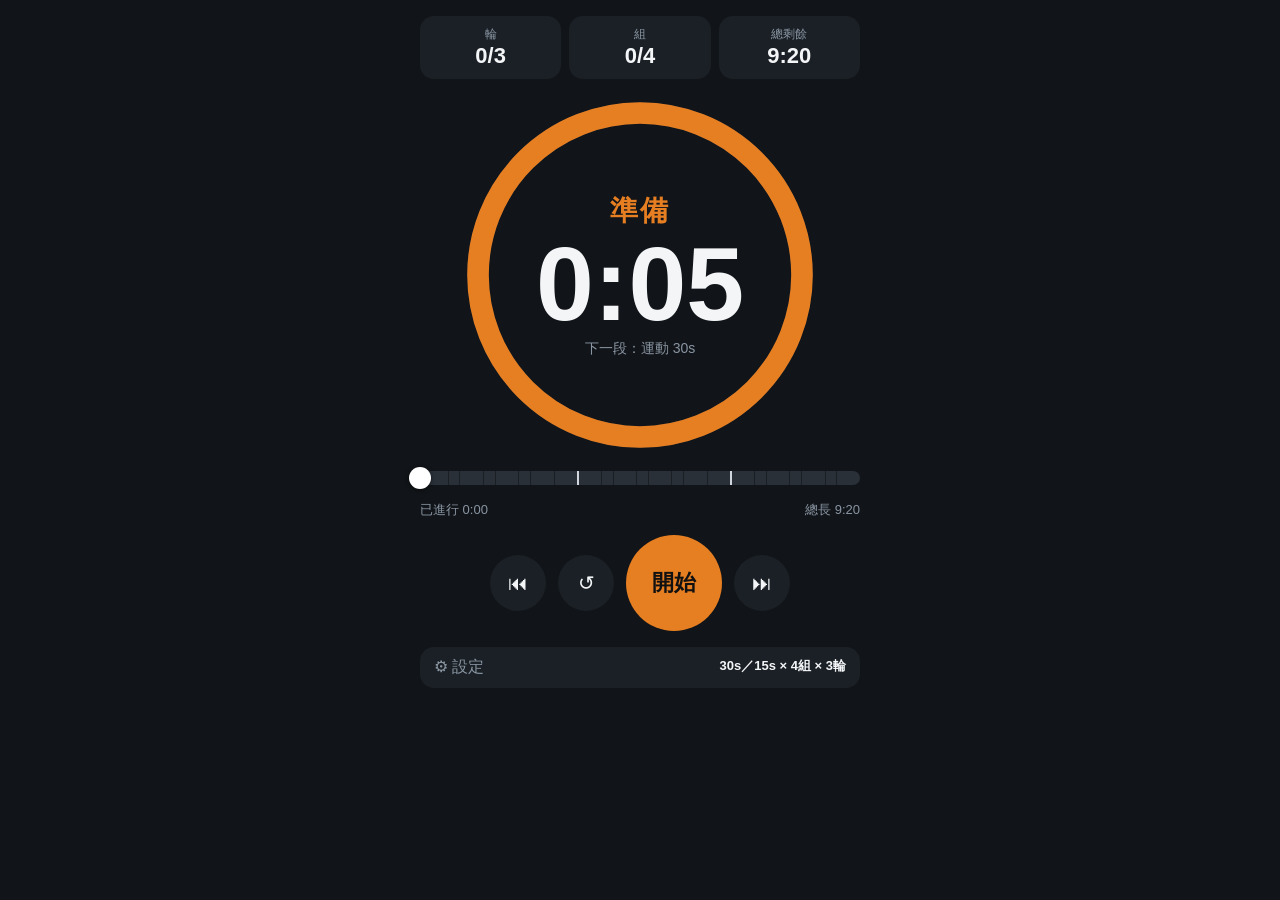
==== index.html @ 8b698351 "按「開始」時先無聲喚醒語音，讓 iPhone 之後的自動語音播報能出聲 Co-Authored-By: Claude Opus 5.5 <noreply@anthropic.com> Claude-S" ====
<!doctype html>
<html lang="zh-Hant">
<head>
<meta charset="utf-8">
<meta name="viewport" content="width=device-width, initial-scale=1, viewport-fit=cover">
<title>間歇計時器</title>
<meta name="apple-mobile-web-app-title" content="間歇計時器">
<meta name="application-name" content="間歇計時器">
<link rel="icon" type="image/svg+xml" href="data:image/svg+xml,%3Csvg xmlns='http://www.w3.org/2000/svg' viewBox='0 0 256 256'%3E%3Crect width='256' height='256' rx='56' fill='%232ecc71'/%3E%3Ccircle cx='160' cy='54' r='24' fill='%23fff'/%3E%3Cg fill='none' stroke='%23fff' stroke-width='24' stroke-linecap='round' stroke-linejoin='round'%3E%3Cpath d='M140 98 116 152'/%3E%3Cpath d='M138 104 176 126 204 104'/%3E%3Cpath d='M138 104 100 112 78 140'/%3E%3Cpath d='M116 152 162 178 150 226'/%3E%3Cpath d='M116 152 88 190 46 196'/%3E%3C/g%3E%3C/svg%3E">
<link rel="apple-touch-icon" sizes="180x180" href="apple-touch-icon.png">
<link rel="manifest" href="manifest.webmanifest">
<style>
  :root{
    --bg:#111418; --panel:#1b2026; --text:#f3f5f7; --muted:#8a96a3;
    --work:#2ecc71; --rest:#3498db; --long:#9b59b6; --done:#f1c40f; --ready:#e67e22;
    --phase:var(--ready);
  }
  *{box-sizing:border-box}
  html,body{margin:0;height:100%}
  body{
    background:var(--bg); color:var(--text);
    font-family:-apple-system,BlinkMacSystemFont,"Segoe UI","Noto Sans TC","Microsoft JhengHei",sans-serif;
    display:flex; flex-direction:column; align-items:center;
    padding:16px; min-height:100%;
    transition:background .4s;
  }
  body.phase-work{--phase:var(--work)}
  body.phase-rest{--phase:var(--rest)}
  body.phase-long{--phase:var(--long)}
  body.phase-done{--phase:var(--done)}
  .wrap{width:100%; max-width:440px; display:flex; flex-direction:column; gap:16px}
  .top{display:flex; justify-content:space-between; gap:8px}
  .chip{flex:1; background:var(--panel); border-radius:14px; padding:10px 12px; text-align:center}
  .chip .k{font-size:12px; color:var(--muted)}
  .chip .v{font-size:22px; font-weight:700; font-variant-numeric:tabular-nums}
  .ringbox{position:relative; width:100%; aspect-ratio:1/1; max-width:360px; margin:0 auto}
  svg{width:100%; height:100%; transform:rotate(-90deg)}
  .track{stroke:#2a3038}
  .prog{stroke:var(--phase); stroke-linecap:round; transition:stroke .4s}
  .center{position:absolute; inset:0; display:flex; flex-direction:column; align-items:center; justify-content:center}
  .phase{font-size:28px; font-weight:800; color:var(--phase); letter-spacing:2px}
  .time{font-size:min(26vw,104px); font-weight:800; font-variant-numeric:tabular-nums; line-height:1.05}
  .next{font-size:14px; color:var(--muted)}
  .bar{position:relative; height:14px; background:#2a3038; border-radius:7px; cursor:pointer; touch-action:none}
  .bar>#totalBar{height:100%; width:0; background:var(--phase); border-radius:7px; transition:background .4s}
  .bar .tk{position:absolute; top:0; bottom:0; width:1px; background:#111418; opacity:.6; pointer-events:none}
  .bar .tk.round{width:2px; opacity:1; background:#d0d6dc}
  .bar #thumb{position:absolute; top:50%; width:22px; height:22px; margin-left:-11px; margin-top:-11px; border-radius:50%; background:#fff; box-shadow:0 1px 4px #0008; pointer-events:none}
  .sec{margin-top:14px; padding-top:12px; border-top:1px solid #333b44}
  .sec:first-of-type{border-top:0; padding-top:0}
  .sh{font-size:12px; color:var(--muted); letter-spacing:1px; margin-bottom:8px}
  .rows{display:grid; grid-template-columns:1fr 1fr; gap:8px}
  .row{display:flex; flex-direction:column; gap:4px; background:#111418; border-radius:12px; padding:8px 10px}
  .row>span{font-size:13px; color:var(--muted)}
  .step{display:flex; align-items:center; justify-content:space-between}
  .step button{width:36px; height:36px; flex:none; font-size:20px; background:#2a3038; user-select:none}
  .step input{width:100%; min-width:0; border:0; background:transparent; color:var(--text); font-size:20px; font-weight:700; text-align:center; font-variant-numeric:tabular-nums; -moz-appearance:textfield}
  .step input::-webkit-inner-spin-button,.step input::-webkit-outer-spin-button{-webkit-appearance:none; margin:0}
  .step input:focus{outline:none; color:var(--phase)}
  .tgls{display:flex; flex-wrap:wrap; gap:8px}
  .tg input{display:none}
  .tg span{display:inline-block; padding:8px 14px; border-radius:999px; background:#111418; color:var(--muted); font-size:14px; cursor:pointer; border:1px solid #333b44; user-select:none}
  .tg input:checked+span{background:var(--phase); color:#111; border-color:transparent; font-weight:700}
  .vrow2{display:flex; gap:8px; margin-top:10px}
  .vrow2 select{flex:1; min-width:0; padding:8px 10px; border-radius:10px; border:1px solid #333b44; background:#111418; color:var(--text); font-size:14px}
  .vrow2 button{width:40px; height:40px; flex:none; background:#2a3038}
  .chips{display:flex; gap:6px; margin-top:8px; flex-wrap:wrap}
  .chips button{flex:1; padding:8px 0; min-width:52px; font-size:14px; background:#111418; border:1px solid #333b44; color:var(--muted)}
  .chips button.sel{background:var(--phase); color:#111; border-color:transparent; font-weight:700}
  .vempty{font-size:13px; color:var(--muted); margin-top:8px}
  .sub2{margin-top:14px; padding:12px 0 0; background:transparent; border-radius:0; border-top:1px solid #333b44}
  .sub2 summary{font-size:13px}
  .list input{width:64px; padding:2px 6px; border-radius:6px; border:1px solid #333b44; background:#111418; color:inherit; font-size:14px; text-align:right}
  .list div{align-items:center; cursor:pointer}
  .totals{display:flex; justify-content:space-between; font-size:13px; color:var(--muted); font-variant-numeric:tabular-nums}
  .ctrl{display:flex; gap:12px; justify-content:center; align-items:center}
  button{
    border:0; border-radius:999px; background:var(--panel); color:var(--text);
    font-size:16px; cursor:pointer; -webkit-tap-highlight-color:transparent;
  }
  button:active{transform:scale(.96)}
  .small{width:56px; height:56px; font-size:20px}
  .main{width:96px; height:96px; font-size:22px; font-weight:800; background:var(--phase); color:#111; transition:background .4s}
  details{background:var(--panel); border-radius:14px; padding:10px 14px}
  summary{cursor:pointer; color:var(--muted)}
  .sum{display:flex; justify-content:space-between; gap:8px}
  .sum b{color:var(--text); font-weight:600; font-size:13px; font-variant-numeric:tabular-nums}
  #cfgBody{margin-top:12px}
  .list{margin-top:10px; max-height:220px; overflow:auto; font-size:13px; font-variant-numeric:tabular-nums}
  .list div{display:flex; justify-content:space-between; padding:3px 6px; border-radius:6px}
  .list div.cur{background:#2a3038; color:var(--phase); font-weight:700}
  .list div.past{color:#56606b}
</style>
</head>
<body class="phase-ready">
<div class="wrap">
  <div class="top">
    <div class="chip"><div class="k">輪</div><div class="v" id="round">0/3</div></div>
    <div class="chip"><div class="k">組</div><div class="v" id="set">0/4</div></div>
    <div class="chip"><div class="k">總剩餘</div><div class="v" id="totalLeft">0:00</div></div>
  </div>

  <div class="ringbox">
    <svg viewBox="0 0 200 200">
      <circle class="track" cx="100" cy="100" r="90" fill="none" stroke-width="12"/>
      <circle class="prog" id="prog" cx="100" cy="100" r="90" fill="none" stroke-width="12"/>
    </svg>
    <div class="center">
      <div class="phase" id="phase">準備</div>
      <div class="time" id="time">0:00</div>
      <div class="next" id="next"></div>
    </div>
  </div>

  <div class="bar" id="bar" title="點擊或拖曳以跳到指定時間"><div id="totalBar"></div><div id="ticks"></div><div id="thumb"></div></div>
  <div class="totals"><span id="elapsed">已進行 0:00</span><span id="total">總長 0:00</span></div>

  <div class="ctrl">
    <button class="small" id="prev" title="上一段">⏮</button>
    <button class="small" id="reset" title="重置">↺</button>
    <button class="main" id="play">開始</button>
    <button class="small" id="skip" title="下一段">⏭</button>
  </div>

  <details>
    <summary class="sum"><span>⚙ 設定</span><b id="cfgSum"></b></summary>
    <div id="cfgBody">
      <div class="sec">
        <div class="sh">時間（秒）</div>
        <div class="rows">
          <div class="row"><span>運動</span><div class="step"><button data-d="-5">−</button><input type="number" inputmode="numeric" id="cWork" min="1" value="30"><button data-d="5">＋</button></div></div>
          <div class="row"><span>組間休息</span><div class="step"><button data-d="-5">−</button><input type="number" inputmode="numeric" id="cRest" min="0" value="15"><button data-d="5">＋</button></div></div>
          <div class="row"><span>每輪最後休息</span><div class="step"><button data-d="-5">−</button><input type="number" inputmode="numeric" id="cLong" min="0" value="30"><button data-d="5">＋</button></div></div>
          <div class="row"><span>準備倒數</span><div class="step"><button data-d="-1">−</button><input type="number" inputmode="numeric" id="cPrep" min="0" value="5"><button data-d="1">＋</button></div></div>
        </div>
      </div>
      <div class="sec">
        <div class="sh">次數</div>
        <div class="rows">
          <div class="row"><span>每輪組數</span><div class="step"><button data-d="-1">−</button><input type="number" inputmode="numeric" id="cSets" min="1" value="4"><button data-d="1">＋</button></div></div>
          <div class="row"><span>輪數</span><div class="step"><button data-d="-1">−</button><input type="number" inputmode="numeric" id="cRounds" min="1" value="3"><button data-d="1">＋</button></div></div>
        </div>
        <div class="tgls" style="margin-top:8px">
          <label class="tg"><input type="checkbox" id="cSkipLast" checked><span>最後一輪不做最後休息</span></label>
        </div>
      </div>
      <div class="sec">
        <div class="sh">聲音</div>
        <div class="tgls">
          <label class="tg"><input type="checkbox" id="cSound" checked><span>提示音</span></label>
          <label class="tg"><input type="checkbox" id="cTick" checked><span>滴答聲</span></label>
          <label class="tg"><input type="checkbox" id="cVoice" checked><span>語音</span></label>
        </div>
        <div id="voiceBox">
          <div class="vrow2"><select id="voiceSel"></select><button id="vTest" title="試聽">▶</button></div>
          <div class="chips" id="presetList"></div>
        </div>
      </div>
      <details class="sub2">
        <summary>時間軸（可個別修改每段秒數、點選跳轉）</summary>
        <div class="list" id="list"></div>
      </details>
    </div>
  </details>
</div>

<script>
const $ = id => document.getElementById(id);
const R = 90, C = 2 * Math.PI * R;
$('prog').style.strokeDasharray = C;

let segs = [], idx = 0, remainMs = 0, running = false, lastTs = 0, timer = null, lastBeepSec = null, lastTickQ = null, wakeLock = null;

const fmt = s => { s = Math.max(0, Math.ceil(s)); return Math.floor(s / 60) + ':' + String(s % 60).padStart(2, '0'); };
const num = (id, d) => { const v = parseInt($(id).value, 10); return isNaN(v) ? d : v; };

function build() {
  const prep = num('cPrep', 5), work = num('cWork', 30), rest = num('cRest', 15),
        long = num('cLong', 30), sets = num('cSets', 4), rounds = num('cRounds', 3);
  segs = [];
  if (prep > 0) segs.push({ type: 'ready', name: '準備', dur: prep, r: 0, s: 0 });
  for (let r = 1; r <= rounds; r++) {
    for (let s = 1; s <= sets; s++) {
      segs.push({ type: 'work', name: '運動', dur: work, r, s });
      const isLastOfRound = s === sets;
      const d = isLastOfRound ? long : rest;
      if (isLastOfRound && r === rounds && $('cSkipLast').checked) continue;
      if (d > 0) segs.push({ type: isLastOfRound ? 'long' : 'rest', name: isLastOfRound ? '長休息' : '休息', dur: d, r, s });
    }
  }
  segs.push({ type: 'done', name: '完成', dur: 0, r: rounds, s: sets });
  idx = 0; remainMs = segs[0].dur * 1000; lastBeepSec = null; lastTickQ = null;
  $('cfgSum').textContent = `${work}s／${rest}s × ${sets}組 × ${rounds}輪`;
  renderList(); render();
}

function totalSec() { return segs.reduce((a, b) => a + b.dur, 0); }
function elapsedSec() {
  let e = 0; for (let i = 0; i < idx; i++) e += segs[i].dur;
  return e + (segs[idx].dur - remainMs / 1000);
}

function renderList() {
  $('list').innerHTML = segs.map((x, i) => {
    if (x.type === 'done') return '';
    const label = x.type === 'ready' ? '準備' : `第${x.r}輪 第${x.s}組 ${x.name}`;
    return `<div data-i="${i}"><span>${label}</span><span><input type="number" min="1" value="${x.dur}" data-i="${i}"> s</span></div>`;
  }).join('');
  renderTicks();
}

// 進度條上的分段刻度（每輪開頭為粗線）
function renderTicks() {
  const tot = totalSec(); let cum = 0, html = '';
  segs.forEach((x, i) => {
    if (i > 0 && x.type !== 'done' && tot) {
      const isRound = x.type === 'work' && x.s === 1;
      html += `<div class="tk${isRound ? ' round' : ''}" style="left:${cum / tot * 100}%"></div>`;
    }
    cum += x.dur;
  });
  $('ticks').innerHTML = html;
}

// 跳到總時間 t 秒的位置
function seekTo(t) {
  const tot = totalSec();
  t = Math.max(0, Math.min(t, tot));
  let cum = 0, i = 0;
  while (i < segs.length - 1 && cum + segs[i].dur <= t) { cum += segs[i].dur; i++; }
  idx = i;
  remainMs = (segs[i].dur - (t - cum)) * 1000;
  lastBeepSec = Math.ceil(remainMs / 1000); lastTickQ = Math.ceil(remainMs / TICK_MS);   // 跳轉當下不補播聲音
  lastTs = performance.now();
  if (segs[idx].type === 'done' && running) stop();
  render();
}

function render() {
  const seg = segs[idx];
  document.body.className = 'phase-' + seg.type;
  $('phase').textContent = seg.name;
  $('time').textContent = seg.type === 'done' ? '🎉' : fmt(remainMs / 1000);
  const frac = seg.dur ? 1 - remainMs / (seg.dur * 1000) : 1;
  $('prog').style.strokeDashoffset = C * frac;
  const nx = segs[idx + 1];
  $('next').textContent = nx ? (nx.type === 'done' ? '下一段：完成' : `下一段：${nx.name} ${nx.dur}s`) : '';
  $('round').textContent = `${seg.r}/${num('cRounds', 3)}`;
  $('set').textContent = `${seg.s}/${num('cSets', 4)}`;
  const tot = totalSec(), el = elapsedSec();
  $('totalLeft').textContent = fmt(tot - el);
  $('elapsed').textContent = '已進行 ' + fmt(el);
  $('total').textContent = '總長 ' + fmt(tot);
  $('totalBar').style.width = (tot ? el / tot * 100 : 0) + '%';
  $('thumb').style.left = (tot ? el / tot * 100 : 0) + '%';
  $('play').textContent = seg.type === 'done' ? '重來' : running ? '暫停' : (el > 0 ? '繼續' : '開始');
  document.querySelectorAll('#list div').forEach(d => {
    const i = +d.dataset.i;
    d.className = i === idx ? 'cur' : i < idx ? 'past' : '';
  });
  const cur = document.querySelector('#list .cur');
  if (cur && $('list').closest('details').open) cur.scrollIntoView({ block: 'nearest' });
}

// ---- 聲音 ----
let ac = null;
// 較自然的提示音：快速起音 + 指數衰減，主音加一點高八度泛音
function beep(freq = 1760, ms = 100, vol = 0.35) {
  if (!$('cSound').checked) return;
  try {
    ac = ac || new (window.AudioContext || window.webkitAudioContext)();
    const t0 = ac.currentTime, end = t0 + ms / 1000;
    const g = ac.createGain();
    g.gain.setValueAtTime(0.0001, t0);
    g.gain.exponentialRampToValueAtTime(vol, t0 + 0.004);
    g.gain.exponentialRampToValueAtTime(0.0001, end);
    g.connect(ac.destination);
    [[freq, 1], [freq * 2, 0.25]].forEach(([f, a]) => {
      const o = ac.createOscillator(), og = ac.createGain();
      o.type = 'sine'; o.frequency.value = f; og.gain.value = a;
      o.connect(og).connect(g); o.start(t0); o.stop(end + 0.02);
    });
  } catch (e) {}
}

// 最後 5 秒的明亮提示音：高音 E7 + 多個泛音，聲音清脆醒目
function alertBeep(last = false) {
  if (!$('cSound').checked) return;
  try {
    ac = ac || new (window.AudioContext || window.webkitAudioContext)();
    const t0 = ac.currentTime, end = t0 + (last ? 0.7 : 0.16), hold = last ? 0.45 : 0.05;
    const f0 = last ? 3520 : 2637;   // 最後一秒：更高的 A7 長音
    const g = ac.createGain();
    g.gain.setValueAtTime(0.0001, t0);
    g.gain.exponentialRampToValueAtTime(0.5, t0 + 0.003);
    g.gain.setValueAtTime(0.5, t0 + hold);
    g.gain.exponentialRampToValueAtTime(0.0001, end);
    g.connect(ac.destination);
    [[f0, 1, 'triangle'], [f0 * 2, 0.35, 'sine'], [f0 * 3, 0.15, 'sine']].forEach(([f, a, w]) => {
      const o = ac.createOscillator(), og = ac.createGain();
      o.type = w; o.frequency.value = f; og.gain.value = a;
      o.connect(og).connect(g); o.start(t0); o.stop(end + 0.02);
    });
  } catch (e) {}
}

// ---- 語音：可試聽、可選擇，選擇存在瀏覽器 ----
const PRESETS = [
  { n: '標準', d: '原速、原音調', r: 1.0, p: 1.0 },
  { n: '俐落', d: '稍快、原音調', r: 1.2, p: 1.0 },
  { n: '明快', d: '快、稍高', r: 1.3, p: 1.15 },
  { n: '教練', d: '快、低沉有力', r: 1.25, p: 0.8 },
  { n: '活力', d: '很快、高音', r: 1.45, p: 1.3 },
];
let vcfg = { voice: '', preset: 1 };
try { Object.assign(vcfg, JSON.parse(localStorage.getItem('timerVoice') || '{}')); } catch (e) {}
const saveV = () => { try { localStorage.setItem('timerVoice', JSON.stringify(vcfg)); } catch (e) {} };

let voices = [], voice = null;
const vScore = v => (/natural/i.test(v.name) ? 8 : 0) + (/online/i.test(v.name) ? 4 : 0) +
                    (/google/i.test(v.name) ? 3 : 0) + (/TW|Hant/i.test(v.lang) ? 2 : 0);
function loadVoices() {
  if (!window.speechSynthesis) return;
  voices = speechSynthesis.getVoices().filter(v => /^zh|cmn|yue/i.test(v.lang)).sort((a, b) => vScore(b) - vScore(a));
  voice = voices.find(v => v.name === vcfg.voice) || voices[0] || null;
  renderVoices();
}
function speak(t, v, pr, queue = false) {
  if (!window.speechSynthesis) return;
  if (!queue) speechSynthesis.cancel();
  const u = new SpeechSynthesisUtterance(t);
  u.lang = v ? v.lang : 'zh-TW'; if (v) u.voice = v;
  u.rate = pr.r; u.pitch = pr.p; u.volume = 1;
  speechSynthesis.speak(u);
}
function preview(v, pr) { speak('開始', v, pr); setTimeout(() => speak('休息', v, pr, true), 50); }
// iPhone 只允許在按按鈕當下開始說話：按「開始」時先無聲說一句，喚醒語音，之後自動播報才會出聲
function unlockSpeech() {
  if (!window.speechSynthesis || !$('cVoice').checked) return;
  try {
    const u = new SpeechSynthesisUtterance('。');
    u.lang = 'zh-TW'; u.volume = 0; u.rate = 2;
    speechSynthesis.speak(u);
  } catch (e) {}
}
function say(t) {
  if (!$('cVoice').checked) return;
  speak(t, voice, PRESETS[vcfg.preset] || PRESETS[0]);
}
function langName(l) {
  return /TW|Hant/i.test(l) ? '台灣' : /HK|yue/i.test(l) ? '香港／粵語' : /CN|Hans/i.test(l) ? '中國' : l;
}
const curPreset = () => PRESETS[vcfg.preset] || PRESETS[0];
function renderVoices() {
  const sel = $('voiceSel');
  const old = document.querySelector('#voiceBox .vempty'); if (old) old.remove();
  if (!voices.length) {
    sel.innerHTML = '<option>（無中文語音）</option>'; sel.disabled = true;
    $('voiceBox').insertAdjacentHTML('beforeend', '<div class="vempty">找不到中文語音。建議改用 Edge 開啟，或在 Windows「設定 → 時間與語言 → 語音」加裝中文語音。</div>');
  } else {
    sel.disabled = false;
    sel.innerHTML = voices.map((v, i) =>
      `<option value="${i}"${v === voice ? ' selected' : ''}>${v.name.replace(/^Microsoft\s+/i, '').replace(/\s*-\s*Chinese.*$/i, '')}（${langName(v.lang)}${/natural|online/i.test(v.name) ? '・自然' : ''}）</option>`).join('');
  }
  $('presetList').innerHTML = PRESETS.map((p, i) =>
    `<button class="${i === +vcfg.preset ? 'sel' : ''}" data-p="${i}" title="${p.d}">${p.n}</button>`).join('');
}
$('voiceSel').addEventListener('change', e => {
  voice = voices[+e.target.value]; vcfg.voice = voice.name; saveV(); preview(voice, curPreset());
});
$('vTest').onclick = () => preview(voice, curPreset());
$('presetList').addEventListener('click', e => {
  const r = e.target.closest('[data-p]');
  if (r) { vcfg.preset = +r.dataset.p; saveV(); renderVoices(); preview(voice, curPreset()); }
});
$('cVoice').addEventListener('change', () => { $('voiceBox').style.display = $('cVoice').checked ? '' : 'none'; });
if (window.speechSynthesis) { loadVoices(); speechSynthesis.onvoiceschanged = loadVoices; }
else renderVoices();

function announceSeg(seg) {
  if (seg.type === 'work') say('開始');
  else if (seg.type === 'rest' || seg.type === 'long') say('休息');
}
// 快節奏碼表滴答聲：每秒 4 下，「滴」「答」交替的短促機械喀聲（濾波雜訊）
const TICK_MS = 250;
let noiseBuf = null;
function tickSound(tock) {
  if (!$('cSound').checked || !$('cTick').checked) return;
  try {
    ac = ac || new (window.AudioContext || window.webkitAudioContext)();
    if (!noiseBuf) {
      noiseBuf = ac.createBuffer(1, Math.floor(ac.sampleRate * 0.03), ac.sampleRate);
      const d = noiseBuf.getChannelData(0);
      for (let i = 0; i < d.length; i++) d[i] = Math.random() * 2 - 1;
    }
    const t0 = ac.currentTime;
    const src = ac.createBufferSource(); src.buffer = noiseBuf;
    const bp = ac.createBiquadFilter(); bp.type = 'bandpass';
    bp.frequency.value = tock ? 2600 : 3800; bp.Q.value = 6;
    const g = ac.createGain();
    g.gain.setValueAtTime(0.0001, t0);
    g.gain.exponentialRampToValueAtTime(tock ? 0.5 : 0.6, t0 + 0.001);
    g.gain.exponentialRampToValueAtTime(0.0001, t0 + 0.022);
    src.connect(bp).connect(g).connect(ac.destination);
    src.start(t0); src.stop(t0 + 0.03);
  } catch (e) {}
}

function enterSeg(i, announce = true) {
  idx = Math.max(0, Math.min(i, segs.length - 1));
  remainMs = segs[idx].dur * 1000; lastBeepSec = null; lastTickQ = null;
  const seg = segs[idx];
  if (announce) {
    if (seg.type === 'done') { beep(1568, 160); setTimeout(() => beep(2093, 160), 170); setTimeout(() => beep(2637, 400), 340); say('全部完成'); stop(); }
    else { beep(seg.type === 'work' ? 2093 : 1568, 220); announceSeg(seg); }
  }
}

function tick() {
  const now = performance.now(), dt = now - lastTs; lastTs = now;
  remainMs -= dt;
  while (remainMs <= 0 && segs[idx].type !== 'done') {
    const over = -remainMs;
    enterSeg(idx + 1);
    if (segs[idx].type === 'done') break;
    remainMs -= over;
  }
  const sec = Math.ceil(remainMs / 1000);
  if (running && sec >= 1 && sec <= 5 && sec !== lastBeepSec && sec < segs[idx].dur) {
    lastBeepSec = sec;
    alertBeep(sec === 1);           // 最後 5 秒：明亮提示音，最後一秒為長音
  }
  const q = Math.ceil(remainMs / TICK_MS);
  if (running && sec > 5 && q !== lastTickQ && q < segs[idx].dur * 1000 / TICK_MS) {
    lastTickQ = q;
    tickSound(q % 2 === 0);         // 其餘時間：快節奏滴答聲
  }
  render();
}

async function start() {
  if (segs[idx].type === 'done') { build(); }
  running = true; lastTs = performance.now();
  try { ac = ac || new (window.AudioContext || window.webkitAudioContext)(); ac.resume(); } catch (e) {}
  unlockSpeech();
  if (elapsedSec() === 0) { const s = segs[0]; beep(s.type === 'work' ? 2093 : 1568, 220); announceSeg(s); }
  timer = setInterval(tick, 25);
  try { wakeLock = await navigator.wakeLock?.request('screen'); } catch (e) {}
  render();
}
function stop() {
  running = false; clearInterval(timer); timer = null;
  try { wakeLock?.release(); } catch (e) {} wakeLock = null;
  render();
}

$('play').onclick = () => running ? stop() : start();
$('reset').onclick = () => { stop(); build(); };
$('skip').onclick = () => { enterSeg(idx + 1, running); lastTs = performance.now(); render(); };
$('prev').onclick = () => {
  const target = (segs[idx].dur * 1000 - remainMs > 2000) ? idx : idx - 1;
  enterSeg(target, false); lastTs = performance.now(); render();
};
$('list').onclick = e => {
  if (e.target.tagName === 'INPUT') return;
  const d = e.target.closest('div[data-i]'); if (d) { enterSeg(+d.dataset.i, false); lastTs = performance.now(); render(); }
};
// 個別修改某一段秒數
$('list').addEventListener('change', e => {
  if (e.target.tagName !== 'INPUT') return;
  const i = +e.target.dataset.i, v = Math.max(1, parseInt(e.target.value, 10) || 1);
  e.target.value = v;
  const s = segs[i], used = s.dur * 1000 - remainMs;
  s.dur = v;
  if (i === idx) remainMs = Math.max(0, v * 1000 - used);
  renderTicks(); render();
});
// 拖曳／點擊進度條跳轉
(() => {
  const bar = $('bar'); let drag = false;
  const pos = e => { const r = bar.getBoundingClientRect(); seekTo((e.clientX - r.left) / r.width * totalSec()); };
  bar.addEventListener('pointerdown', e => { drag = true; bar.setPointerCapture(e.pointerId); pos(e); });
  bar.addEventListener('pointermove', e => { if (drag) pos(e); });
  bar.addEventListener('pointerup', () => { drag = false; });
  bar.addEventListener('pointercancel', () => { drag = false; });
})();
document.querySelectorAll('.step input, #cSkipLast').forEach(el => el.addEventListener('change', () => {
  if (el.type === 'number') el.value = Math.max(+el.min, parseInt(el.value, 10) || +el.min);
  stop(); build();
}));
// －／＋ 按鈕：點一下調整，按住連續調整
document.querySelectorAll('.step button').forEach(b => {
  const inp = b.parentElement.querySelector('input'), d = +b.dataset.d;
  let t1 = null, t2 = null;
  const bump = () => { inp.value = Math.max(+inp.min, (parseInt(inp.value, 10) || 0) + d); inp.dispatchEvent(new Event('change')); };
  const end = () => { clearTimeout(t1); clearInterval(t2); t1 = t2 = null; };
  b.addEventListener('pointerdown', e => { e.preventDefault(); bump(); t1 = setTimeout(() => { t2 = setInterval(bump, 90); }, 400); });
  ['pointerup', 'pointerleave', 'pointercancel'].forEach(ev => b.addEventListener(ev, end));
});
document.addEventListener('keydown', e => { if (e.code === 'Space' && e.target.tagName !== 'INPUT') { e.preventDefault(); $('play').click(); } });
document.addEventListener('visibilitychange', async () => {
  if (document.visibilityState === 'visible' && running) { try { wakeLock = await navigator.wakeLock?.request('screen'); } catch (e) {} }
});

build();
</script>
</body>
</html>
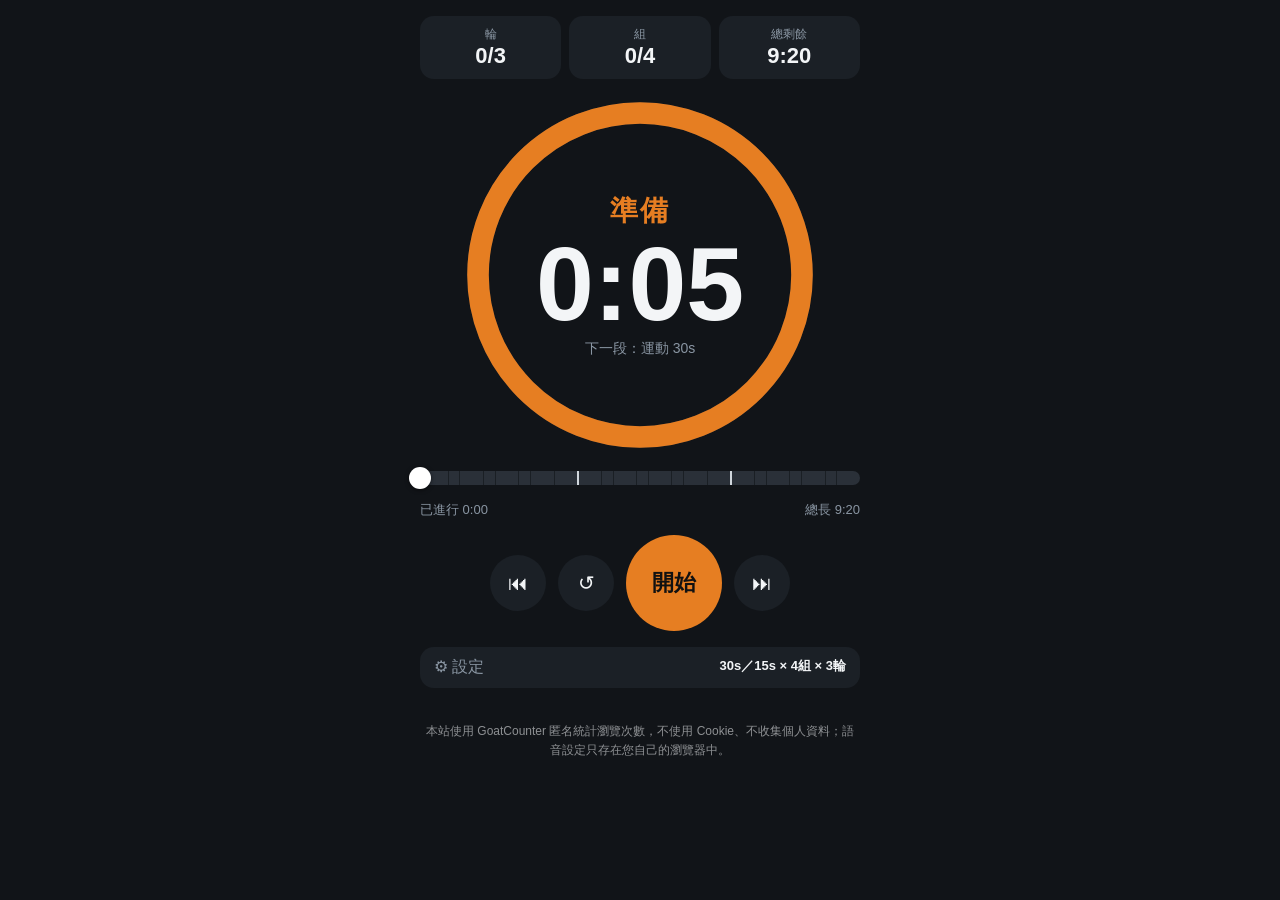
==== commit 65102714: "加入 GoatCounter 匿名流量統計、Google Search Console 驗證、搜尋與分享用的頁面說明、sitemap，以及隱私說明 Co-Authored-By: Claude Opu" ====
--- a/index.html
+++ b/index.html
@@ -2,8 +2,16 @@
 <html lang="zh-Hant">
 <head>
 <meta charset="utf-8">
+<meta name="google-site-verification" content="qJiFqGGV6QfgCIbcOSD9Yrbxs5jmW34U30LSL2Sjmbo">
 <meta name="viewport" content="width=device-width, initial-scale=1, viewport-fit=cover">
 <title>間歇計時器</title>
+<meta name="description" content="免費線上間歇計時器（Tabata／HIIT）：自訂運動、休息秒數與組數輪數，附提示音、滴答聲與中文語音播報，手機可加到主畫面離線使用。">
+<link rel="canonical" href="https://chengcheming-ai.github.io/interval-timer/">
+<meta property="og:title" content="間歇計時器｜Tabata、HIIT 線上計時">
+<meta property="og:description" content="自訂運動、休息秒數與組數輪數，附提示音與中文語音播報，手機也好用。">
+<meta property="og:type" content="website">
+<meta property="og:url" content="https://chengcheming-ai.github.io/interval-timer/">
+<meta property="og:image" content="https://chengcheming-ai.github.io/interval-timer/icon-512.png">
 <meta name="apple-mobile-web-app-title" content="間歇計時器">
 <meta name="application-name" content="間歇計時器">
 <link rel="icon" type="image/svg+xml" href="data:image/svg+xml,%3Csvg xmlns='http://www.w3.org/2000/svg' viewBox='0 0 256 256'%3E%3Crect width='256' height='256' rx='56' fill='%232ecc71'/%3E%3Ccircle cx='160' cy='54' r='24' fill='%23fff'/%3E%3Cg fill='none' stroke='%23fff' stroke-width='24' stroke-linecap='round' stroke-linejoin='round'%3E%3Cpath d='M140 98 116 152'/%3E%3Cpath d='M138 104 176 126 204 104'/%3E%3Cpath d='M138 104 100 112 78 140'/%3E%3Cpath d='M116 152 162 178 150 226'/%3E%3Cpath d='M116 152 88 190 46 196'/%3E%3C/g%3E%3C/svg%3E">
@@ -162,8 +170,10 @@
       </details>
     </div>
   </details>
+  <p style="margin:18px 0 4px;font-size:12px;line-height:1.6;text-align:center;opacity:.55">本站使用 GoatCounter 匿名統計瀏覽次數，不使用 Cookie、不收集個人資料；語音設定只存在您自己的瀏覽器中。</p>
 </div>
 
+<script data-goatcounter="https://intervaltimer-tw.goatcounter.com/count" async src="//gc.zgo.at/count.js"></script>
 <script>
 const $ = id => document.getElementById(id);
 const R = 90, C = 2 * Math.PI * R;
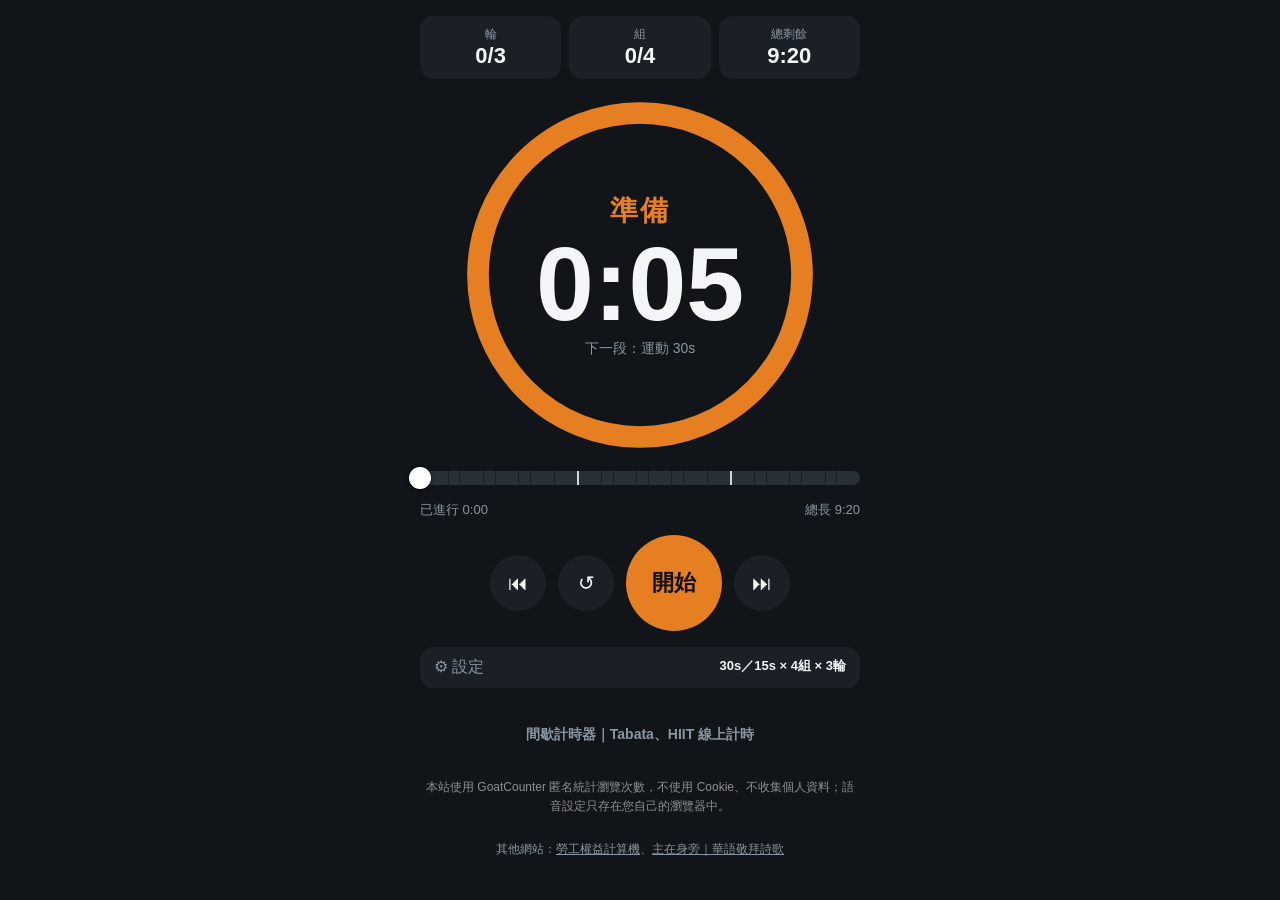
==== commit 5eac3e5b: "標題加上 Tabata、HIIT 關鍵字並加入 H1、頁尾其他網站連結，新增 sitemap-pages.xml Co-Authored-By: Claude Opus 5.5 <noreply@an" ====
--- a/index.html
+++ b/index.html
@@ -4,7 +4,7 @@
 <meta charset="utf-8">
 <meta name="google-site-verification" content="qJiFqGGV6QfgCIbcOSD9Yrbxs5jmW34U30LSL2Sjmbo">
 <meta name="viewport" content="width=device-width, initial-scale=1, viewport-fit=cover">
-<title>間歇計時器</title>
+<title>間歇計時器｜Tabata、HIIT 線上計時</title>
 <meta name="description" content="免費線上間歇計時器（Tabata／HIIT）：自訂運動、休息秒數與組數輪數，附提示音、滴答聲與中文語音播報，手機可加到主畫面離線使用。">
 <link rel="canonical" href="https://chengcheming-ai.github.io/interval-timer/">
 <meta property="og:title" content="間歇計時器｜Tabata、HIIT 線上計時">
@@ -98,6 +98,8 @@
   .list div{display:flex; justify-content:space-between; padding:3px 6px; border-radius:6px}
   .list div.cur{background:#2a3038; color:var(--phase); font-weight:700}
   .list div.past{color:#56606b}
+  .sites{margin:4px 0; font-size:12px; line-height:1.6; text-align:center; color:var(--muted)}
+  .sites a{color:inherit}
 </style>
 </head>
 <body class="phase-ready">
@@ -170,7 +172,9 @@
       </details>
     </div>
   </details>
+  <h1 style="margin:22px 0 0;font-size:14px;font-weight:600;text-align:center;color:var(--muted)">間歇計時器｜Tabata、HIIT 線上計時</h1>
   <p style="margin:18px 0 4px;font-size:12px;line-height:1.6;text-align:center;opacity:.55">本站使用 GoatCounter 匿名統計瀏覽次數，不使用 Cookie、不收集個人資料；語音設定只存在您自己的瀏覽器中。</p>
+  <p class="sites">其他網站：<a href="https://chengcheming-ai.github.io/labor-calculator/" target="_blank" rel="noopener">勞工權益計算機</a>、<a href="https://chengcheming-ai.github.io/zhu-zai-shen-pang/" target="_blank" rel="noopener">主在身旁｜華語敬拜詩歌</a></p>
 </div>
 
 <script data-goatcounter="https://intervaltimer-tw.goatcounter.com/count" async src="//gc.zgo.at/count.js"></script>
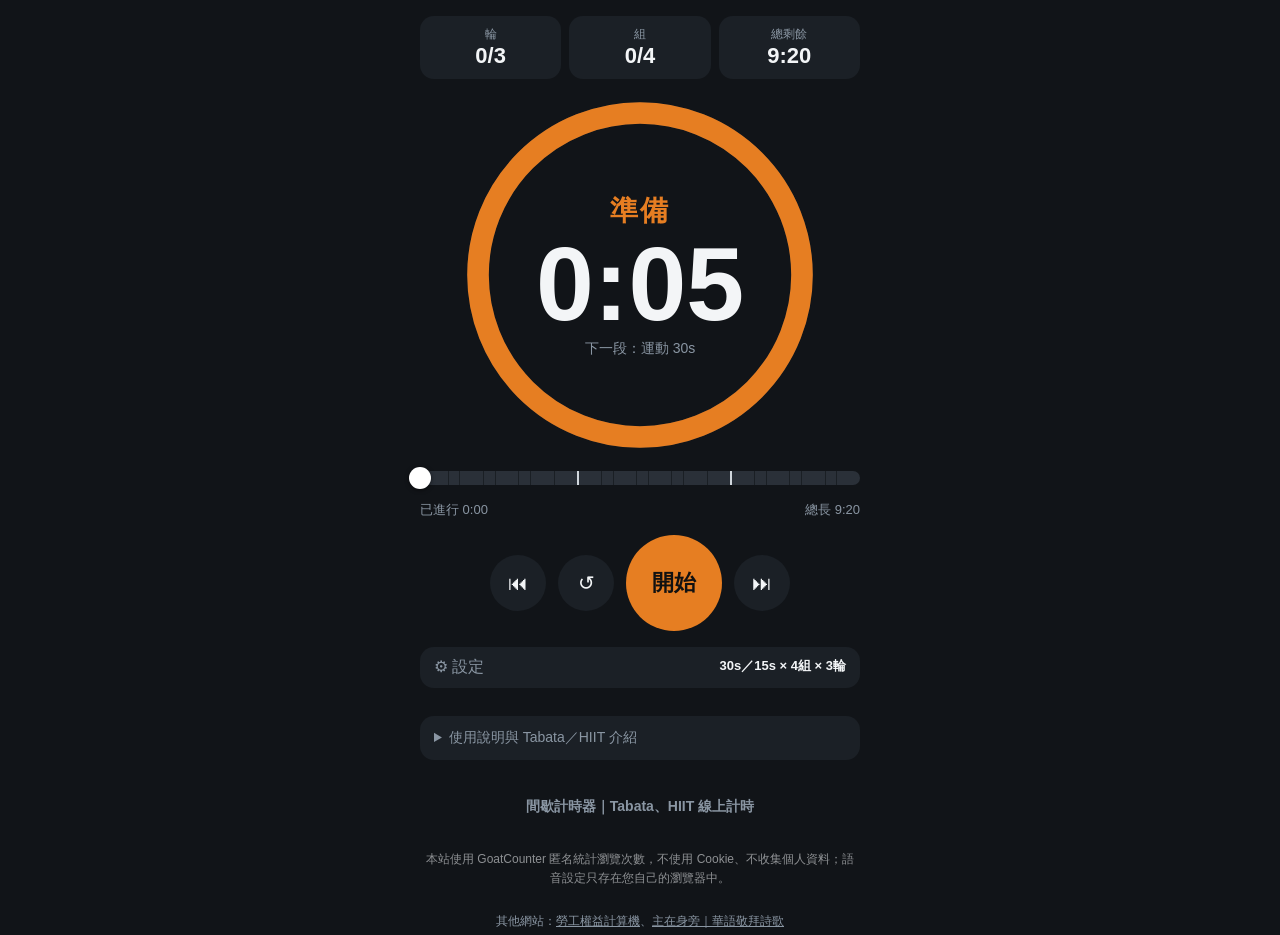
==== commit 7a6d3bce: "加入使用說明與 Tabata／HIIT 介紹、結構化資料；修正離線使用的描述 Co-Authored-By: Claude Opus 5.5 <noreply@anthropic.com> Claud" ====
--- a/index.html
+++ b/index.html
@@ -5,13 +5,15 @@
 <meta name="google-site-verification" content="qJiFqGGV6QfgCIbcOSD9Yrbxs5jmW34U30LSL2Sjmbo">
 <meta name="viewport" content="width=device-width, initial-scale=1, viewport-fit=cover">
 <title>間歇計時器｜Tabata、HIIT 線上計時</title>
-<meta name="description" content="免費線上間歇計時器（Tabata／HIIT）：自訂運動、休息秒數與組數輪數，附提示音、滴答聲與中文語音播報，手機可加到主畫面離線使用。">
+<meta name="description" content="免費線上間歇計時器（Tabata／HIIT）：自訂運動、休息秒數與組數輪數，附提示音、滴答聲與中文語音播報，手機可加到主畫面使用。">
 <link rel="canonical" href="https://chengcheming-ai.github.io/interval-timer/">
 <meta property="og:title" content="間歇計時器｜Tabata、HIIT 線上計時">
 <meta property="og:description" content="自訂運動、休息秒數與組數輪數，附提示音與中文語音播報，手機也好用。">
 <meta property="og:type" content="website">
 <meta property="og:url" content="https://chengcheming-ai.github.io/interval-timer/">
 <meta property="og:image" content="https://chengcheming-ai.github.io/interval-timer/icon-512.png">
+<meta name="twitter:card" content="summary">
+<script type="application/ld+json">{"@context": "https://schema.org", "@type": "WebApplication", "name": "間歇計時器", "alternateName": "間歇計時器｜Tabata、HIIT 線上計時", "url": "https://chengcheming-ai.github.io/interval-timer/", "applicationCategory": "HealthApplication", "operatingSystem": "Any", "inLanguage": "zh-Hant", "isAccessibleForFree": true, "offers": {"@type": "Offer", "price": "0", "priceCurrency": "TWD"}}</script>
 <meta name="apple-mobile-web-app-title" content="間歇計時器">
 <meta name="application-name" content="間歇計時器">
 <link rel="icon" type="image/svg+xml" href="data:image/svg+xml,%3Csvg xmlns='http://www.w3.org/2000/svg' viewBox='0 0 256 256'%3E%3Crect width='256' height='256' rx='56' fill='%232ecc71'/%3E%3Ccircle cx='160' cy='54' r='24' fill='%23fff'/%3E%3Cg fill='none' stroke='%23fff' stroke-width='24' stroke-linecap='round' stroke-linejoin='round'%3E%3Cpath d='M140 98 116 152'/%3E%3Cpath d='M138 104 176 126 204 104'/%3E%3Cpath d='M138 104 100 112 78 140'/%3E%3Cpath d='M116 152 162 178 150 226'/%3E%3Cpath d='M116 152 88 190 46 196'/%3E%3C/g%3E%3C/svg%3E">
@@ -100,6 +102,12 @@
   .list div.past{color:#56606b}
   .sites{margin:4px 0; font-size:12px; line-height:1.6; text-align:center; color:var(--muted)}
   .sites a{color:inherit}
+  .guide{margin-top:12px; font-size:14px; line-height:1.7}
+  .guide h2{margin:16px 0 4px; font-size:15px}
+  .guide p{margin:0; color:var(--muted)}
+  .guide table{width:100%; border-collapse:collapse; margin:6px 0 10px; font-size:13px}
+  .guide th,.guide td{padding:6px 4px; text-align:left; border-bottom:1px solid #2a3038}
+  .guide th{color:var(--muted); font-weight:500}
 </style>
 </head>
 <body class="phase-ready">
@@ -171,6 +179,22 @@
         <div class="list" id="list"></div>
       </details>
     </div>
+  </details>
+  <details class="guide">
+    <summary>使用說明與 Tabata／HIIT 介紹</summary>
+    <h2>怎麼使用這個間歇計時器？</h2>
+    <p>打開「設定」，填入運動秒數、組間休息、每輪組數與輪數，按「開始」就會自動倒數，並以提示音、滴答聲和中文語音提醒換段。設定列會顯示總長，也可以拖曳進度條跳到任一段。</p>
+    <h2>Tabata 怎麼設定？</h2>
+    <p>Tabata 是運動 20 秒、休息 10 秒，重複 8 組，共 4 分鐘。在這裡設定：運動 20、組間休息 10、每輪組數 8、輪數 1、每輪最後休息 0。</p>
+    <h2>HIIT 和 Tabata 有什麼不同？</h2>
+    <p>HIIT（高強度間歇訓練）是高強度運動與休息交替的訓練方式，時間比例可以自由調整；Tabata 是其中一種固定為 20 秒／10 秒的形式。</p>
+    <h2>常見的間歇設定</h2>
+    <table><tr><th>用途</th><th>運動</th><th>休息</th><th>組數</th></tr>
+    <tr><td>Tabata</td><td>20 秒</td><td>10 秒</td><td>8 組</td></tr>
+    <tr><td>入門 HIIT</td><td>30 秒</td><td>30 秒</td><td>6～8 組</td></tr>
+    <tr><td>進階 HIIT</td><td>40 秒</td><td>20 秒</td><td>6～8 組</td></tr>
+    <tr><td>深蹲、棒式等肌力循環</td><td>45 秒</td><td>15 秒</td><td>4～6 組</td></tr></table>
+    <p>以上為一般參考。運動前請先熱身，有心血管疾病、受傷或懷孕等狀況，請先詢問醫師。</p>
   </details>
   <h1 style="margin:22px 0 0;font-size:14px;font-weight:600;text-align:center;color:var(--muted)">間歇計時器｜Tabata、HIIT 線上計時</h1>
   <p style="margin:18px 0 4px;font-size:12px;line-height:1.6;text-align:center;opacity:.55">本站使用 GoatCounter 匿名統計瀏覽次數，不使用 Cookie、不收集個人資料；語音設定只存在您自己的瀏覽器中。</p>
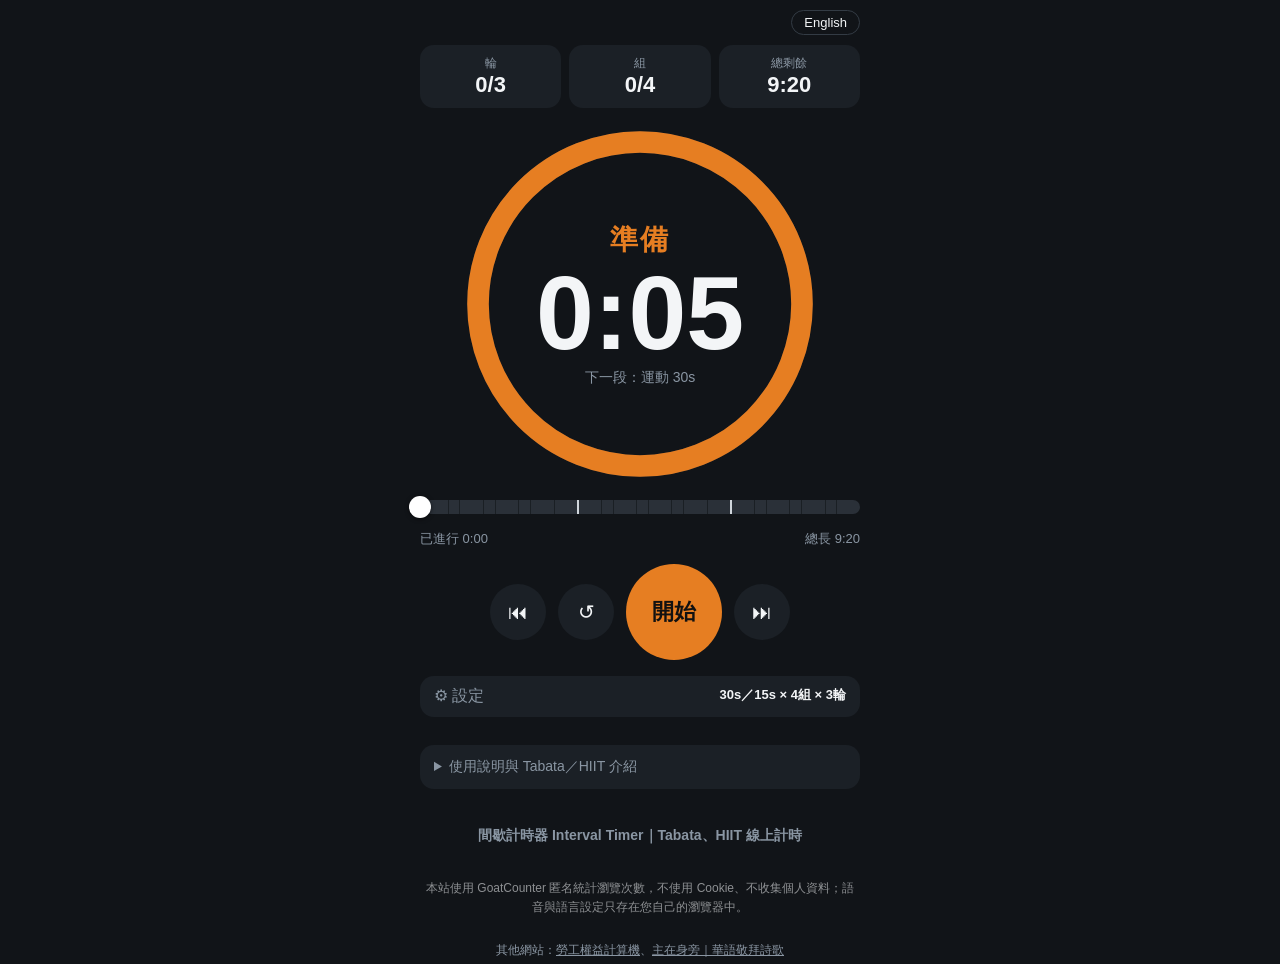
==== commit 2adb9085: "新增英文版：介面、英文語音、可在原頁切換語言，並加入 /en/ 網址與 hreflang Co-Authored-By: Claude Opus 5.5 <noreply@anthropic.com>" ====
--- a/index.html
+++ b/index.html
@@ -4,114 +4,31 @@
 <meta charset="utf-8">
 <meta name="google-site-verification" content="qJiFqGGV6QfgCIbcOSD9Yrbxs5jmW34U30LSL2Sjmbo">
 <meta name="viewport" content="width=device-width, initial-scale=1, viewport-fit=cover">
-<title>間歇計時器｜Tabata、HIIT 線上計時</title>
+<title>間歇計時器 Interval Timer｜Tabata、HIIT 線上計時</title>
 <meta name="description" content="免費線上間歇計時器（Tabata／HIIT）：自訂運動、休息秒數與組數輪數，附提示音、滴答聲與中文語音播報，手機可加到主畫面使用。">
 <link rel="canonical" href="https://chengcheming-ai.github.io/interval-timer/">
-<meta property="og:title" content="間歇計時器｜Tabata、HIIT 線上計時">
+<link rel="alternate" hreflang="zh-Hant" href="https://chengcheming-ai.github.io/interval-timer/">
+<link rel="alternate" hreflang="en" href="https://chengcheming-ai.github.io/interval-timer/en/">
+<link rel="alternate" hreflang="x-default" href="https://chengcheming-ai.github.io/interval-timer/en/">
+<meta property="og:title" content="間歇計時器 Interval Timer｜Tabata、HIIT 線上計時">
 <meta property="og:description" content="自訂運動、休息秒數與組數輪數，附提示音與中文語音播報，手機也好用。">
 <meta property="og:type" content="website">
 <meta property="og:url" content="https://chengcheming-ai.github.io/interval-timer/">
 <meta property="og:image" content="https://chengcheming-ai.github.io/interval-timer/icon-512.png">
 <meta name="twitter:card" content="summary">
-<script type="application/ld+json">{"@context": "https://schema.org", "@type": "WebApplication", "name": "間歇計時器", "alternateName": "間歇計時器｜Tabata、HIIT 線上計時", "url": "https://chengcheming-ai.github.io/interval-timer/", "applicationCategory": "HealthApplication", "operatingSystem": "Any", "inLanguage": "zh-Hant", "isAccessibleForFree": true, "offers": {"@type": "Offer", "price": "0", "priceCurrency": "TWD"}}</script>
+<script type="application/ld+json">{"@context": "https://schema.org", "@type": "WebApplication", "name": "間歇計時器", "alternateName": "間歇計時器 Interval Timer｜Tabata、HIIT 線上計時", "url": "https://chengcheming-ai.github.io/interval-timer/", "applicationCategory": "HealthApplication", "operatingSystem": "Any", "inLanguage": "zh-Hant", "isAccessibleForFree": true, "offers": {"@type": "Offer", "price": "0", "priceCurrency": "TWD"}}</script>
+<meta property="og:locale" content="zh_TW">
+<meta property="og:locale:alternate" content="en_US">
 <meta name="apple-mobile-web-app-title" content="間歇計時器">
 <meta name="application-name" content="間歇計時器">
 <link rel="icon" type="image/svg+xml" href="data:image/svg+xml,%3Csvg xmlns='http://www.w3.org/2000/svg' viewBox='0 0 256 256'%3E%3Crect width='256' height='256' rx='56' fill='%232ecc71'/%3E%3Ccircle cx='160' cy='54' r='24' fill='%23fff'/%3E%3Cg fill='none' stroke='%23fff' stroke-width='24' stroke-linecap='round' stroke-linejoin='round'%3E%3Cpath d='M140 98 116 152'/%3E%3Cpath d='M138 104 176 126 204 104'/%3E%3Cpath d='M138 104 100 112 78 140'/%3E%3Cpath d='M116 152 162 178 150 226'/%3E%3Cpath d='M116 152 88 190 46 196'/%3E%3C/g%3E%3C/svg%3E">
 <link rel="apple-touch-icon" sizes="180x180" href="apple-touch-icon.png">
 <link rel="manifest" href="manifest.webmanifest">
-<style>
-  :root{
-    --bg:#111418; --panel:#1b2026; --text:#f3f5f7; --muted:#8a96a3;
-    --work:#2ecc71; --rest:#3498db; --long:#9b59b6; --done:#f1c40f; --ready:#e67e22;
-    --phase:var(--ready);
-  }
-  *{box-sizing:border-box}
-  html,body{margin:0;height:100%}
-  body{
-    background:var(--bg); color:var(--text);
-    font-family:-apple-system,BlinkMacSystemFont,"Segoe UI","Noto Sans TC","Microsoft JhengHei",sans-serif;
-    display:flex; flex-direction:column; align-items:center;
-    padding:16px; min-height:100%;
-    transition:background .4s;
-  }
-  body.phase-work{--phase:var(--work)}
-  body.phase-rest{--phase:var(--rest)}
-  body.phase-long{--phase:var(--long)}
-  body.phase-done{--phase:var(--done)}
-  .wrap{width:100%; max-width:440px; display:flex; flex-direction:column; gap:16px}
-  .top{display:flex; justify-content:space-between; gap:8px}
-  .chip{flex:1; background:var(--panel); border-radius:14px; padding:10px 12px; text-align:center}
-  .chip .k{font-size:12px; color:var(--muted)}
-  .chip .v{font-size:22px; font-weight:700; font-variant-numeric:tabular-nums}
-  .ringbox{position:relative; width:100%; aspect-ratio:1/1; max-width:360px; margin:0 auto}
-  svg{width:100%; height:100%; transform:rotate(-90deg)}
-  .track{stroke:#2a3038}
-  .prog{stroke:var(--phase); stroke-linecap:round; transition:stroke .4s}
-  .center{position:absolute; inset:0; display:flex; flex-direction:column; align-items:center; justify-content:center}
-  .phase{font-size:28px; font-weight:800; color:var(--phase); letter-spacing:2px}
-  .time{font-size:min(26vw,104px); font-weight:800; font-variant-numeric:tabular-nums; line-height:1.05}
-  .next{font-size:14px; color:var(--muted)}
-  .bar{position:relative; height:14px; background:#2a3038; border-radius:7px; cursor:pointer; touch-action:none}
-  .bar>#totalBar{height:100%; width:0; background:var(--phase); border-radius:7px; transition:background .4s}
-  .bar .tk{position:absolute; top:0; bottom:0; width:1px; background:#111418; opacity:.6; pointer-events:none}
-  .bar .tk.round{width:2px; opacity:1; background:#d0d6dc}
-  .bar #thumb{position:absolute; top:50%; width:22px; height:22px; margin-left:-11px; margin-top:-11px; border-radius:50%; background:#fff; box-shadow:0 1px 4px #0008; pointer-events:none}
-  .sec{margin-top:14px; padding-top:12px; border-top:1px solid #333b44}
-  .sec:first-of-type{border-top:0; padding-top:0}
-  .sh{font-size:12px; color:var(--muted); letter-spacing:1px; margin-bottom:8px}
-  .rows{display:grid; grid-template-columns:1fr 1fr; gap:8px}
-  .row{display:flex; flex-direction:column; gap:4px; background:#111418; border-radius:12px; padding:8px 10px}
-  .row>span{font-size:13px; color:var(--muted)}
-  .step{display:flex; align-items:center; justify-content:space-between}
-  .step button{width:36px; height:36px; flex:none; font-size:20px; background:#2a3038; user-select:none}
-  .step input{width:100%; min-width:0; border:0; background:transparent; color:var(--text); font-size:20px; font-weight:700; text-align:center; font-variant-numeric:tabular-nums; -moz-appearance:textfield}
-  .step input::-webkit-inner-spin-button,.step input::-webkit-outer-spin-button{-webkit-appearance:none; margin:0}
-  .step input:focus{outline:none; color:var(--phase)}
-  .tgls{display:flex; flex-wrap:wrap; gap:8px}
-  .tg input{display:none}
-  .tg span{display:inline-block; padding:8px 14px; border-radius:999px; background:#111418; color:var(--muted); font-size:14px; cursor:pointer; border:1px solid #333b44; user-select:none}
-  .tg input:checked+span{background:var(--phase); color:#111; border-color:transparent; font-weight:700}
-  .vrow2{display:flex; gap:8px; margin-top:10px}
-  .vrow2 select{flex:1; min-width:0; padding:8px 10px; border-radius:10px; border:1px solid #333b44; background:#111418; color:var(--text); font-size:14px}
-  .vrow2 button{width:40px; height:40px; flex:none; background:#2a3038}
-  .chips{display:flex; gap:6px; margin-top:8px; flex-wrap:wrap}
-  .chips button{flex:1; padding:8px 0; min-width:52px; font-size:14px; background:#111418; border:1px solid #333b44; color:var(--muted)}
-  .chips button.sel{background:var(--phase); color:#111; border-color:transparent; font-weight:700}
-  .vempty{font-size:13px; color:var(--muted); margin-top:8px}
-  .sub2{margin-top:14px; padding:12px 0 0; background:transparent; border-radius:0; border-top:1px solid #333b44}
-  .sub2 summary{font-size:13px}
-  .list input{width:64px; padding:2px 6px; border-radius:6px; border:1px solid #333b44; background:#111418; color:inherit; font-size:14px; text-align:right}
-  .list div{align-items:center; cursor:pointer}
-  .totals{display:flex; justify-content:space-between; font-size:13px; color:var(--muted); font-variant-numeric:tabular-nums}
-  .ctrl{display:flex; gap:12px; justify-content:center; align-items:center}
-  button{
-    border:0; border-radius:999px; background:var(--panel); color:var(--text);
-    font-size:16px; cursor:pointer; -webkit-tap-highlight-color:transparent;
-  }
-  button:active{transform:scale(.96)}
-  .small{width:56px; height:56px; font-size:20px}
-  .main{width:96px; height:96px; font-size:22px; font-weight:800; background:var(--phase); color:#111; transition:background .4s}
-  details{background:var(--panel); border-radius:14px; padding:10px 14px}
-  summary{cursor:pointer; color:var(--muted)}
-  .sum{display:flex; justify-content:space-between; gap:8px}
-  .sum b{color:var(--text); font-weight:600; font-size:13px; font-variant-numeric:tabular-nums}
-  #cfgBody{margin-top:12px}
-  .list{margin-top:10px; max-height:220px; overflow:auto; font-size:13px; font-variant-numeric:tabular-nums}
-  .list div{display:flex; justify-content:space-between; padding:3px 6px; border-radius:6px}
-  .list div.cur{background:#2a3038; color:var(--phase); font-weight:700}
-  .list div.past{color:#56606b}
-  .sites{margin:4px 0; font-size:12px; line-height:1.6; text-align:center; color:var(--muted)}
-  .sites a{color:inherit}
-  .guide{margin-top:12px; font-size:14px; line-height:1.7}
-  .guide h2{margin:16px 0 4px; font-size:15px}
-  .guide p{margin:0; color:var(--muted)}
-  .guide table{width:100%; border-collapse:collapse; margin:6px 0 10px; font-size:13px}
-  .guide th,.guide td{padding:6px 4px; text-align:left; border-bottom:1px solid #2a3038}
-  .guide th{color:var(--muted); font-weight:500}
-</style>
+<link rel="stylesheet" href="style.css?v=20261122b">
 </head>
 <body class="phase-ready">
 <div class="wrap">
+  <a class="lang" href="en/" hreflang="en" lang="en">English</a>
   <div class="top">
     <div class="chip"><div class="k">輪</div><div class="v" id="round">0/3</div></div>
     <div class="chip"><div class="k">組</div><div class="v" id="set">0/4</div></div>
@@ -196,351 +113,12 @@
     <tr><td>深蹲、棒式等肌力循環</td><td>45 秒</td><td>15 秒</td><td>4～6 組</td></tr></table>
     <p>以上為一般參考。運動前請先熱身，有心血管疾病、受傷或懷孕等狀況，請先詢問醫師。</p>
   </details>
-  <h1 style="margin:22px 0 0;font-size:14px;font-weight:600;text-align:center;color:var(--muted)">間歇計時器｜Tabata、HIIT 線上計時</h1>
-  <p style="margin:18px 0 4px;font-size:12px;line-height:1.6;text-align:center;opacity:.55">本站使用 GoatCounter 匿名統計瀏覽次數，不使用 Cookie、不收集個人資料；語音設定只存在您自己的瀏覽器中。</p>
+  <h1 style="margin:22px 0 0;font-size:14px;font-weight:600;text-align:center;color:var(--muted)">間歇計時器 Interval Timer｜Tabata、HIIT 線上計時</h1>
+  <p class="note" style="margin:18px 0 4px;font-size:12px;line-height:1.6;text-align:center;opacity:.55">本站使用 GoatCounter 匿名統計瀏覽次數，不使用 Cookie、不收集個人資料；語音與語言設定只存在您自己的瀏覽器中。</p>
   <p class="sites">其他網站：<a href="https://chengcheming-ai.github.io/labor-calculator/" target="_blank" rel="noopener">勞工權益計算機</a>、<a href="https://chengcheming-ai.github.io/zhu-zai-shen-pang/" target="_blank" rel="noopener">主在身旁｜華語敬拜詩歌</a></p>
 </div>
 
 <script data-goatcounter="https://intervaltimer-tw.goatcounter.com/count" async src="//gc.zgo.at/count.js"></script>
-<script>
-const $ = id => document.getElementById(id);
-const R = 90, C = 2 * Math.PI * R;
-$('prog').style.strokeDasharray = C;
-
-let segs = [], idx = 0, remainMs = 0, running = false, lastTs = 0, timer = null, lastBeepSec = null, lastTickQ = null, wakeLock = null;
-
-const fmt = s => { s = Math.max(0, Math.ceil(s)); return Math.floor(s / 60) + ':' + String(s % 60).padStart(2, '0'); };
-const num = (id, d) => { const v = parseInt($(id).value, 10); return isNaN(v) ? d : v; };
-
-function build() {
-  const prep = num('cPrep', 5), work = num('cWork', 30), rest = num('cRest', 15),
-        long = num('cLong', 30), sets = num('cSets', 4), rounds = num('cRounds', 3);
-  segs = [];
-  if (prep > 0) segs.push({ type: 'ready', name: '準備', dur: prep, r: 0, s: 0 });
-  for (let r = 1; r <= rounds; r++) {
-    for (let s = 1; s <= sets; s++) {
-      segs.push({ type: 'work', name: '運動', dur: work, r, s });
-      const isLastOfRound = s === sets;
-      const d = isLastOfRound ? long : rest;
-      if (isLastOfRound && r === rounds && $('cSkipLast').checked) continue;
-      if (d > 0) segs.push({ type: isLastOfRound ? 'long' : 'rest', name: isLastOfRound ? '長休息' : '休息', dur: d, r, s });
-    }
-  }
-  segs.push({ type: 'done', name: '完成', dur: 0, r: rounds, s: sets });
-  idx = 0; remainMs = segs[0].dur * 1000; lastBeepSec = null; lastTickQ = null;
-  $('cfgSum').textContent = `${work}s／${rest}s × ${sets}組 × ${rounds}輪`;
-  renderList(); render();
-}
-
-function totalSec() { return segs.reduce((a, b) => a + b.dur, 0); }
-function elapsedSec() {
-  let e = 0; for (let i = 0; i < idx; i++) e += segs[i].dur;
-  return e + (segs[idx].dur - remainMs / 1000);
-}
-
-function renderList() {
-  $('list').innerHTML = segs.map((x, i) => {
-    if (x.type === 'done') return '';
-    const label = x.type === 'ready' ? '準備' : `第${x.r}輪 第${x.s}組 ${x.name}`;
-    return `<div data-i="${i}"><span>${label}</span><span><input type="number" min="1" value="${x.dur}" data-i="${i}"> s</span></div>`;
-  }).join('');
-  renderTicks();
-}
-
-// 進度條上的分段刻度（每輪開頭為粗線）
-function renderTicks() {
-  const tot = totalSec(); let cum = 0, html = '';
-  segs.forEach((x, i) => {
-    if (i > 0 && x.type !== 'done' && tot) {
-      const isRound = x.type === 'work' && x.s === 1;
-      html += `<div class="tk${isRound ? ' round' : ''}" style="left:${cum / tot * 100}%"></div>`;
-    }
-    cum += x.dur;
-  });
-  $('ticks').innerHTML = html;
-}
-
-// 跳到總時間 t 秒的位置
-function seekTo(t) {
-  const tot = totalSec();
-  t = Math.max(0, Math.min(t, tot));
-  let cum = 0, i = 0;
-  while (i < segs.length - 1 && cum + segs[i].dur <= t) { cum += segs[i].dur; i++; }
-  idx = i;
-  remainMs = (segs[i].dur - (t - cum)) * 1000;
-  lastBeepSec = Math.ceil(remainMs / 1000); lastTickQ = Math.ceil(remainMs / TICK_MS);   // 跳轉當下不補播聲音
-  lastTs = performance.now();
-  if (segs[idx].type === 'done' && running) stop();
-  render();
-}
-
-function render() {
-  const seg = segs[idx];
-  document.body.className = 'phase-' + seg.type;
-  $('phase').textContent = seg.name;
-  $('time').textContent = seg.type === 'done' ? '🎉' : fmt(remainMs / 1000);
-  const frac = seg.dur ? 1 - remainMs / (seg.dur * 1000) : 1;
-  $('prog').style.strokeDashoffset = C * frac;
-  const nx = segs[idx + 1];
-  $('next').textContent = nx ? (nx.type === 'done' ? '下一段：完成' : `下一段：${nx.name} ${nx.dur}s`) : '';
-  $('round').textContent = `${seg.r}/${num('cRounds', 3)}`;
-  $('set').textContent = `${seg.s}/${num('cSets', 4)}`;
-  const tot = totalSec(), el = elapsedSec();
-  $('totalLeft').textContent = fmt(tot - el);
-  $('elapsed').textContent = '已進行 ' + fmt(el);
-  $('total').textContent = '總長 ' + fmt(tot);
-  $('totalBar').style.width = (tot ? el / tot * 100 : 0) + '%';
-  $('thumb').style.left = (tot ? el / tot * 100 : 0) + '%';
-  $('play').textContent = seg.type === 'done' ? '重來' : running ? '暫停' : (el > 0 ? '繼續' : '開始');
-  document.querySelectorAll('#list div').forEach(d => {
-    const i = +d.dataset.i;
-    d.className = i === idx ? 'cur' : i < idx ? 'past' : '';
-  });
-  const cur = document.querySelector('#list .cur');
-  if (cur && $('list').closest('details').open) cur.scrollIntoView({ block: 'nearest' });
-}
-
-// ---- 聲音 ----
-let ac = null;
-// 較自然的提示音：快速起音 + 指數衰減，主音加一點高八度泛音
-function beep(freq = 1760, ms = 100, vol = 0.35) {
-  if (!$('cSound').checked) return;
-  try {
-    ac = ac || new (window.AudioContext || window.webkitAudioContext)();
-    const t0 = ac.currentTime, end = t0 + ms / 1000;
-    const g = ac.createGain();
-    g.gain.setValueAtTime(0.0001, t0);
-    g.gain.exponentialRampToValueAtTime(vol, t0 + 0.004);
-    g.gain.exponentialRampToValueAtTime(0.0001, end);
-    g.connect(ac.destination);
-    [[freq, 1], [freq * 2, 0.25]].forEach(([f, a]) => {
-      const o = ac.createOscillator(), og = ac.createGain();
-      o.type = 'sine'; o.frequency.value = f; og.gain.value = a;
-      o.connect(og).connect(g); o.start(t0); o.stop(end + 0.02);
-    });
-  } catch (e) {}
-}
-
-// 最後 5 秒的明亮提示音：高音 E7 + 多個泛音，聲音清脆醒目
-function alertBeep(last = false) {
-  if (!$('cSound').checked) return;
-  try {
-    ac = ac || new (window.AudioContext || window.webkitAudioContext)();
-    const t0 = ac.currentTime, end = t0 + (last ? 0.7 : 0.16), hold = last ? 0.45 : 0.05;
-    const f0 = last ? 3520 : 2637;   // 最後一秒：更高的 A7 長音
-    const g = ac.createGain();
-    g.gain.setValueAtTime(0.0001, t0);
-    g.gain.exponentialRampToValueAtTime(0.5, t0 + 0.003);
-    g.gain.setValueAtTime(0.5, t0 + hold);
-    g.gain.exponentialRampToValueAtTime(0.0001, end);
-    g.connect(ac.destination);
-    [[f0, 1, 'triangle'], [f0 * 2, 0.35, 'sine'], [f0 * 3, 0.15, 'sine']].forEach(([f, a, w]) => {
-      const o = ac.createOscillator(), og = ac.createGain();
-      o.type = w; o.frequency.value = f; og.gain.value = a;
-      o.connect(og).connect(g); o.start(t0); o.stop(end + 0.02);
-    });
-  } catch (e) {}
-}
-
-// ---- 語音：可試聽、可選擇，選擇存在瀏覽器 ----
-const PRESETS = [
-  { n: '標準', d: '原速、原音調', r: 1.0, p: 1.0 },
-  { n: '俐落', d: '稍快、原音調', r: 1.2, p: 1.0 },
-  { n: '明快', d: '快、稍高', r: 1.3, p: 1.15 },
-  { n: '教練', d: '快、低沉有力', r: 1.25, p: 0.8 },
-  { n: '活力', d: '很快、高音', r: 1.45, p: 1.3 },
-];
-let vcfg = { voice: '', preset: 1 };
-try { Object.assign(vcfg, JSON.parse(localStorage.getItem('timerVoice') || '{}')); } catch (e) {}
-const saveV = () => { try { localStorage.setItem('timerVoice', JSON.stringify(vcfg)); } catch (e) {} };
-
-let voices = [], voice = null;
-const vScore = v => (/natural/i.test(v.name) ? 8 : 0) + (/online/i.test(v.name) ? 4 : 0) +
-                    (/google/i.test(v.name) ? 3 : 0) + (/TW|Hant/i.test(v.lang) ? 2 : 0);
-function loadVoices() {
-  if (!window.speechSynthesis) return;
-  voices = speechSynthesis.getVoices().filter(v => /^zh|cmn|yue/i.test(v.lang)).sort((a, b) => vScore(b) - vScore(a));
-  voice = voices.find(v => v.name === vcfg.voice) || voices[0] || null;
-  renderVoices();
-}
-function speak(t, v, pr, queue = false) {
-  if (!window.speechSynthesis) return;
-  if (!queue) speechSynthesis.cancel();
-  const u = new SpeechSynthesisUtterance(t);
-  u.lang = v ? v.lang : 'zh-TW'; if (v) u.voice = v;
-  u.rate = pr.r; u.pitch = pr.p; u.volume = 1;
-  speechSynthesis.speak(u);
-}
-function preview(v, pr) { speak('開始', v, pr); setTimeout(() => speak('休息', v, pr, true), 50); }
-// iPhone 只允許在按按鈕當下開始說話：按「開始」時先無聲說一句，喚醒語音，之後自動播報才會出聲
-function unlockSpeech() {
-  if (!window.speechSynthesis || !$('cVoice').checked) return;
-  try {
-    const u = new SpeechSynthesisUtterance('。');
-    u.lang = 'zh-TW'; u.volume = 0; u.rate = 2;
-    speechSynthesis.speak(u);
-  } catch (e) {}
-}
-function say(t) {
-  if (!$('cVoice').checked) return;
-  speak(t, voice, PRESETS[vcfg.preset] || PRESETS[0]);
-}
-function langName(l) {
-  return /TW|Hant/i.test(l) ? '台灣' : /HK|yue/i.test(l) ? '香港／粵語' : /CN|Hans/i.test(l) ? '中國' : l;
-}
-const curPreset = () => PRESETS[vcfg.preset] || PRESETS[0];
-function renderVoices() {
-  const sel = $('voiceSel');
-  const old = document.querySelector('#voiceBox .vempty'); if (old) old.remove();
-  if (!voices.length) {
-    sel.innerHTML = '<option>（無中文語音）</option>'; sel.disabled = true;
-    $('voiceBox').insertAdjacentHTML('beforeend', '<div class="vempty">找不到中文語音。建議改用 Edge 開啟，或在 Windows「設定 → 時間與語言 → 語音」加裝中文語音。</div>');
-  } else {
-    sel.disabled = false;
-    sel.innerHTML = voices.map((v, i) =>
-      `<option value="${i}"${v === voice ? ' selected' : ''}>${v.name.replace(/^Microsoft\s+/i, '').replace(/\s*-\s*Chinese.*$/i, '')}（${langName(v.lang)}${/natural|online/i.test(v.name) ? '・自然' : ''}）</option>`).join('');
-  }
-  $('presetList').innerHTML = PRESETS.map((p, i) =>
-    `<button class="${i === +vcfg.preset ? 'sel' : ''}" data-p="${i}" title="${p.d}">${p.n}</button>`).join('');
-}
-$('voiceSel').addEventListener('change', e => {
-  voice = voices[+e.target.value]; vcfg.voice = voice.name; saveV(); preview(voice, curPreset());
-});
-$('vTest').onclick = () => preview(voice, curPreset());
-$('presetList').addEventListener('click', e => {
-  const r = e.target.closest('[data-p]');
-  if (r) { vcfg.preset = +r.dataset.p; saveV(); renderVoices(); preview(voice, curPreset()); }
-});
-$('cVoice').addEventListener('change', () => { $('voiceBox').style.display = $('cVoice').checked ? '' : 'none'; });
-if (window.speechSynthesis) { loadVoices(); speechSynthesis.onvoiceschanged = loadVoices; }
-else renderVoices();
-
-function announceSeg(seg) {
-  if (seg.type === 'work') say('開始');
-  else if (seg.type === 'rest' || seg.type === 'long') say('休息');
-}
-// 快節奏碼表滴答聲：每秒 4 下，「滴」「答」交替的短促機械喀聲（濾波雜訊）
-const TICK_MS = 250;
-let noiseBuf = null;
-function tickSound(tock) {
-  if (!$('cSound').checked || !$('cTick').checked) return;
-  try {
-    ac = ac || new (window.AudioContext || window.webkitAudioContext)();
-    if (!noiseBuf) {
-      noiseBuf = ac.createBuffer(1, Math.floor(ac.sampleRate * 0.03), ac.sampleRate);
-      const d = noiseBuf.getChannelData(0);
-      for (let i = 0; i < d.length; i++) d[i] = Math.random() * 2 - 1;
-    }
-    const t0 = ac.currentTime;
-    const src = ac.createBufferSource(); src.buffer = noiseBuf;
-    const bp = ac.createBiquadFilter(); bp.type = 'bandpass';
-    bp.frequency.value = tock ? 2600 : 3800; bp.Q.value = 6;
-    const g = ac.createGain();
-    g.gain.setValueAtTime(0.0001, t0);
-    g.gain.exponentialRampToValueAtTime(tock ? 0.5 : 0.6, t0 + 0.001);
-    g.gain.exponentialRampToValueAtTime(0.0001, t0 + 0.022);
-    src.connect(bp).connect(g).connect(ac.destination);
-    src.start(t0); src.stop(t0 + 0.03);
-  } catch (e) {}
-}
-
-function enterSeg(i, announce = true) {
-  idx = Math.max(0, Math.min(i, segs.length - 1));
-  remainMs = segs[idx].dur * 1000; lastBeepSec = null; lastTickQ = null;
-  const seg = segs[idx];
-  if (announce) {
-    if (seg.type === 'done') { beep(1568, 160); setTimeout(() => beep(2093, 160), 170); setTimeout(() => beep(2637, 400), 340); say('全部完成'); stop(); }
-    else { beep(seg.type === 'work' ? 2093 : 1568, 220); announceSeg(seg); }
-  }
-}
-
-function tick() {
-  const now = performance.now(), dt = now - lastTs; lastTs = now;
-  remainMs -= dt;
-  while (remainMs <= 0 && segs[idx].type !== 'done') {
-    const over = -remainMs;
-    enterSeg(idx + 1);
-    if (segs[idx].type === 'done') break;
-    remainMs -= over;
-  }
-  const sec = Math.ceil(remainMs / 1000);
-  if (running && sec >= 1 && sec <= 5 && sec !== lastBeepSec && sec < segs[idx].dur) {
-    lastBeepSec = sec;
-    alertBeep(sec === 1);           // 最後 5 秒：明亮提示音，最後一秒為長音
-  }
-  const q = Math.ceil(remainMs / TICK_MS);
-  if (running && sec > 5 && q !== lastTickQ && q < segs[idx].dur * 1000 / TICK_MS) {
-    lastTickQ = q;
-    tickSound(q % 2 === 0);         // 其餘時間：快節奏滴答聲
-  }
-  render();
-}
-
-async function start() {
-  if (segs[idx].type === 'done') { build(); }
-  running = true; lastTs = performance.now();
-  try { ac = ac || new (window.AudioContext || window.webkitAudioContext)(); ac.resume(); } catch (e) {}
-  unlockSpeech();
-  if (elapsedSec() === 0) { const s = segs[0]; beep(s.type === 'work' ? 2093 : 1568, 220); announceSeg(s); }
-  timer = setInterval(tick, 25);
-  try { wakeLock = await navigator.wakeLock?.request('screen'); } catch (e) {}
-  render();
-}
-function stop() {
-  running = false; clearInterval(timer); timer = null;
-  try { wakeLock?.release(); } catch (e) {} wakeLock = null;
-  render();
-}
-
-$('play').onclick = () => running ? stop() : start();
-$('reset').onclick = () => { stop(); build(); };
-$('skip').onclick = () => { enterSeg(idx + 1, running); lastTs = performance.now(); render(); };
-$('prev').onclick = () => {
-  const target = (segs[idx].dur * 1000 - remainMs > 2000) ? idx : idx - 1;
-  enterSeg(target, false); lastTs = performance.now(); render();
-};
-$('list').onclick = e => {
-  if (e.target.tagName === 'INPUT') return;
-  const d = e.target.closest('div[data-i]'); if (d) { enterSeg(+d.dataset.i, false); lastTs = performance.now(); render(); }
-};
-// 個別修改某一段秒數
-$('list').addEventListener('change', e => {
-  if (e.target.tagName !== 'INPUT') return;
-  const i = +e.target.dataset.i, v = Math.max(1, parseInt(e.target.value, 10) || 1);
-  e.target.value = v;
-  const s = segs[i], used = s.dur * 1000 - remainMs;
-  s.dur = v;
-  if (i === idx) remainMs = Math.max(0, v * 1000 - used);
-  renderTicks(); render();
-});
-// 拖曳／點擊進度條跳轉
-(() => {
-  const bar = $('bar'); let drag = false;
-  const pos = e => { const r = bar.getBoundingClientRect(); seekTo((e.clientX - r.left) / r.width * totalSec()); };
-  bar.addEventListener('pointerdown', e => { drag = true; bar.setPointerCapture(e.pointerId); pos(e); });
-  bar.addEventListener('pointermove', e => { if (drag) pos(e); });
-  bar.addEventListener('pointerup', () => { drag = false; });
-  bar.addEventListener('pointercancel', () => { drag = false; });
-})();
-document.querySelectorAll('.step input, #cSkipLast').forEach(el => el.addEventListener('change', () => {
-  if (el.type === 'number') el.value = Math.max(+el.min, parseInt(el.value, 10) || +el.min);
-  stop(); build();
-}));
-// －／＋ 按鈕：點一下調整，按住連續調整
-document.querySelectorAll('.step button').forEach(b => {
-  const inp = b.parentElement.querySelector('input'), d = +b.dataset.d;
-  let t1 = null, t2 = null;
-  const bump = () => { inp.value = Math.max(+inp.min, (parseInt(inp.value, 10) || 0) + d); inp.dispatchEvent(new Event('change')); };
-  const end = () => { clearTimeout(t1); clearInterval(t2); t1 = t2 = null; };
-  b.addEventListener('pointerdown', e => { e.preventDefault(); bump(); t1 = setTimeout(() => { t2 = setInterval(bump, 90); }, 400); });
-  ['pointerup', 'pointerleave', 'pointercancel'].forEach(ev => b.addEventListener(ev, end));
-});
-document.addEventListener('keydown', e => { if (e.code === 'Space' && e.target.tagName !== 'INPUT') { e.preventDefault(); $('play').click(); } });
-document.addEventListener('visibilitychange', async () => {
-  if (document.visibilityState === 'visible' && running) { try { wakeLock = await navigator.wakeLock?.request('screen'); } catch (e) {} }
-});
-
-build();
-</script>
+<script src="app.js?v=20261122b"></script>
 </body>
 </html>
--- a/style.css
+++ b/style.css
@@ -0,0 +1,90 @@
+:root{
+  --bg:#111418; --panel:#1b2026; --text:#f3f5f7; --muted:#8a96a3;
+  --work:#2ecc71; --rest:#3498db; --long:#9b59b6; --done:#f1c40f; --ready:#e67e22;
+  --phase:var(--ready);
+}
+*{box-sizing:border-box}
+html,body{margin:0;height:100%}
+body{
+  background:var(--bg); color:var(--text);
+  font-family:-apple-system,BlinkMacSystemFont,"Segoe UI","Noto Sans TC","Microsoft JhengHei",sans-serif;
+  display:flex; flex-direction:column; align-items:center;
+  padding:16px; min-height:100%;
+  transition:background .4s;
+}
+body.phase-work{--phase:var(--work)}
+body.phase-rest{--phase:var(--rest)}
+body.phase-long{--phase:var(--long)}
+body.phase-done{--phase:var(--done)}
+.wrap{width:100%; max-width:440px; display:flex; flex-direction:column; gap:16px}
+.top{display:flex; justify-content:space-between; gap:8px}
+.chip{flex:1; background:var(--panel); border-radius:14px; padding:10px 12px; text-align:center}
+.chip .k{font-size:12px; color:var(--muted)}
+.chip .v{font-size:22px; font-weight:700; font-variant-numeric:tabular-nums}
+.ringbox{position:relative; width:100%; aspect-ratio:1/1; max-width:360px; margin:0 auto}
+svg{width:100%; height:100%; transform:rotate(-90deg)}
+.track{stroke:#2a3038}
+.prog{stroke:var(--phase); stroke-linecap:round; transition:stroke .4s}
+.center{position:absolute; inset:0; display:flex; flex-direction:column; align-items:center; justify-content:center}
+.phase{font-size:28px; font-weight:800; color:var(--phase); letter-spacing:2px}
+.time{font-size:min(26vw,104px); font-weight:800; font-variant-numeric:tabular-nums; line-height:1.05}
+.next{font-size:14px; color:var(--muted)}
+.bar{position:relative; height:14px; background:#2a3038; border-radius:7px; cursor:pointer; touch-action:none}
+.bar>#totalBar{height:100%; width:0; background:var(--phase); border-radius:7px; transition:background .4s}
+.bar .tk{position:absolute; top:0; bottom:0; width:1px; background:#111418; opacity:.6; pointer-events:none}
+.bar .tk.round{width:2px; opacity:1; background:#d0d6dc}
+.bar #thumb{position:absolute; top:50%; width:22px; height:22px; margin-left:-11px; margin-top:-11px; border-radius:50%; background:#fff; box-shadow:0 1px 4px #0008; pointer-events:none}
+.sec{margin-top:14px; padding-top:12px; border-top:1px solid #333b44}
+.sec:first-of-type{border-top:0; padding-top:0}
+.sh{font-size:12px; color:var(--muted); letter-spacing:1px; margin-bottom:8px}
+.rows{display:grid; grid-template-columns:1fr 1fr; gap:8px}
+.row{display:flex; flex-direction:column; gap:4px; background:#111418; border-radius:12px; padding:8px 10px}
+.row>span{font-size:13px; color:var(--muted)}
+.step{display:flex; align-items:center; justify-content:space-between}
+.step button{width:36px; height:36px; flex:none; font-size:20px; background:#2a3038; user-select:none}
+.step input{width:100%; min-width:0; border:0; background:transparent; color:var(--text); font-size:20px; font-weight:700; text-align:center; font-variant-numeric:tabular-nums; -moz-appearance:textfield}
+.step input::-webkit-inner-spin-button,.step input::-webkit-outer-spin-button{-webkit-appearance:none; margin:0}
+.step input:focus{outline:none; color:var(--phase)}
+.tgls{display:flex; flex-wrap:wrap; gap:8px}
+.tg input{display:none}
+.tg span{display:inline-block; padding:8px 14px; border-radius:999px; background:#111418; color:var(--muted); font-size:14px; cursor:pointer; border:1px solid #333b44; user-select:none}
+.tg input:checked+span{background:var(--phase); color:#111; border-color:transparent; font-weight:700}
+.vrow2{display:flex; gap:8px; margin-top:10px}
+.vrow2 select{flex:1; min-width:0; padding:8px 10px; border-radius:10px; border:1px solid #333b44; background:#111418; color:var(--text); font-size:14px}
+.vrow2 button{width:40px; height:40px; flex:none; background:#2a3038}
+.chips{display:flex; gap:6px; margin-top:8px; flex-wrap:wrap}
+.chips button{flex:1; padding:8px 0; min-width:52px; font-size:14px; background:#111418; border:1px solid #333b44; color:var(--muted)}
+.chips button.sel{background:var(--phase); color:#111; border-color:transparent; font-weight:700}
+.vempty{font-size:13px; color:var(--muted); margin-top:8px}
+.sub2{margin-top:14px; padding:12px 0 0; background:transparent; border-radius:0; border-top:1px solid #333b44}
+.sub2 summary{font-size:13px}
+.list input{width:64px; padding:2px 6px; border-radius:6px; border:1px solid #333b44; background:#111418; color:inherit; font-size:14px; text-align:right}
+.list div{align-items:center; cursor:pointer}
+.totals{display:flex; justify-content:space-between; font-size:13px; color:var(--muted); font-variant-numeric:tabular-nums}
+.ctrl{display:flex; gap:12px; justify-content:center; align-items:center}
+button{
+  border:0; border-radius:999px; background:var(--panel); color:var(--text);
+  font-size:16px; cursor:pointer; -webkit-tap-highlight-color:transparent;
+}
+button:active{transform:scale(.96)}
+.small{width:56px; height:56px; font-size:20px}
+.main{width:96px; height:96px; font-size:22px; font-weight:800; background:var(--phase); color:#111; transition:background .4s}
+details{background:var(--panel); border-radius:14px; padding:10px 14px}
+summary{cursor:pointer; color:var(--muted)}
+.sum{display:flex; justify-content:space-between; gap:8px}
+.sum b{color:var(--text); font-weight:600; font-size:13px; font-variant-numeric:tabular-nums}
+#cfgBody{margin-top:12px}
+.list{margin-top:10px; max-height:220px; overflow:auto; font-size:13px; font-variant-numeric:tabular-nums}
+.list div{display:flex; justify-content:space-between; padding:3px 6px; border-radius:6px}
+.list div.cur{background:#2a3038; color:var(--phase); font-weight:700}
+.list div.past{color:#56606b}
+.sites{margin:4px 0; font-size:12px; line-height:1.6; text-align:center; color:var(--muted)}
+.sites a{color:inherit}
+.guide{margin-top:12px; font-size:14px; line-height:1.7}
+.guide h2{margin:16px 0 4px; font-size:15px}
+.guide p{margin:0; color:var(--muted)}
+.guide table{width:100%; border-collapse:collapse; margin:6px 0 10px; font-size:13px}
+.guide th,.guide td{padding:6px 4px; text-align:left; border-bottom:1px solid #2a3038}
+.guide th{color:var(--muted); font-weight:500}
+.lang{align-self:flex-end; margin:-6px 0; padding:4px 12px; border:1px solid #333b44; border-radius:999px; color:var(--text); font-size:13px; text-decoration:none}
+html[lang=en] .main{font-size:18px}
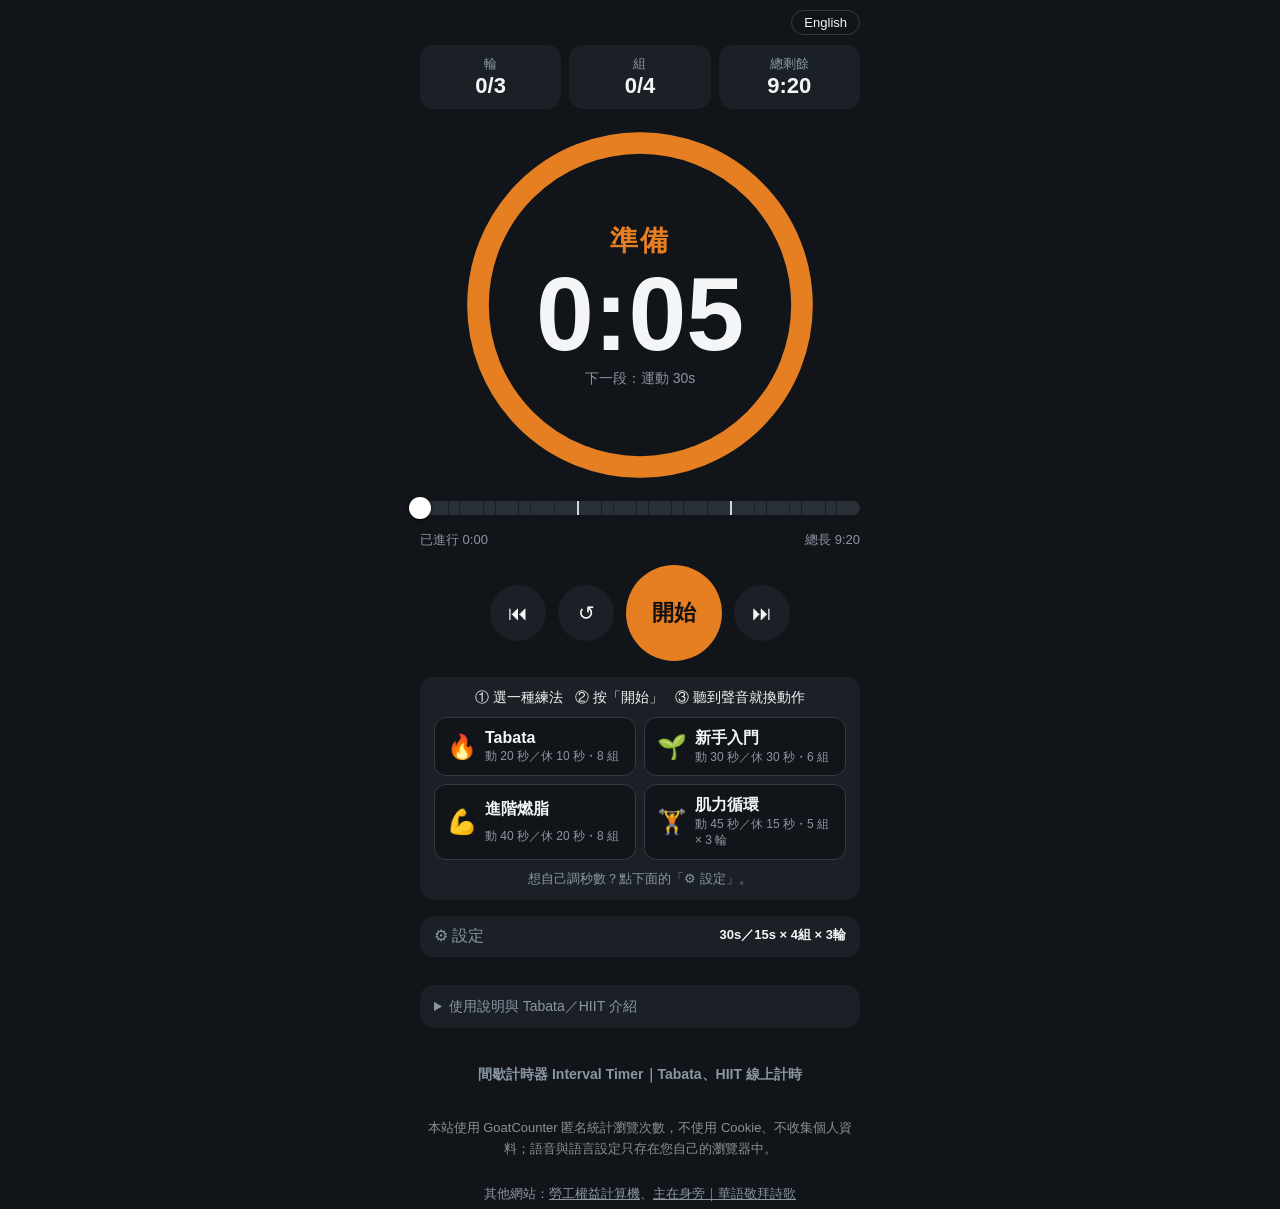
==== commit cdccc414: "好讀好用：四種一鍵練法、三步驟提示、設定白話說明、使用說明改為逐題展開與 Tabata 示意圖（中英文同步） Co-Authored-By: Claude Opus 5.5 <noreply@anth" ====
--- a/index.html
+++ b/index.html
@@ -14,17 +14,17 @@
 <meta property="og:description" content="自訂運動、休息秒數與組數輪數，附提示音與中文語音播報，手機也好用。">
 <meta property="og:type" content="website">
 <meta property="og:url" content="https://chengcheming-ai.github.io/interval-timer/">
-<meta property="og:image" content="https://chengcheming-ai.github.io/interval-timer/icon-512.png">
+<meta property="og:image" content="https://chengcheming-ai.github.io/interval-timer/icon-512.png?v=2">
 <meta name="twitter:card" content="summary">
 <script type="application/ld+json">{"@context": "https://schema.org", "@type": "WebApplication", "name": "間歇計時器", "alternateName": "間歇計時器 Interval Timer｜Tabata、HIIT 線上計時", "url": "https://chengcheming-ai.github.io/interval-timer/", "applicationCategory": "HealthApplication", "operatingSystem": "Any", "inLanguage": "zh-Hant", "isAccessibleForFree": true, "offers": {"@type": "Offer", "price": "0", "priceCurrency": "TWD"}}</script>
 <meta property="og:locale" content="zh_TW">
 <meta property="og:locale:alternate" content="en_US">
 <meta name="apple-mobile-web-app-title" content="間歇計時器">
 <meta name="application-name" content="間歇計時器">
-<link rel="icon" type="image/svg+xml" href="data:image/svg+xml,%3Csvg xmlns='http://www.w3.org/2000/svg' viewBox='0 0 256 256'%3E%3Crect width='256' height='256' rx='56' fill='%232ecc71'/%3E%3Ccircle cx='160' cy='54' r='24' fill='%23fff'/%3E%3Cg fill='none' stroke='%23fff' stroke-width='24' stroke-linecap='round' stroke-linejoin='round'%3E%3Cpath d='M140 98 116 152'/%3E%3Cpath d='M138 104 176 126 204 104'/%3E%3Cpath d='M138 104 100 112 78 140'/%3E%3Cpath d='M116 152 162 178 150 226'/%3E%3Cpath d='M116 152 88 190 46 196'/%3E%3C/g%3E%3C/svg%3E">
-<link rel="apple-touch-icon" sizes="180x180" href="apple-touch-icon.png">
-<link rel="manifest" href="manifest.webmanifest">
-<link rel="stylesheet" href="style.css?v=20261122b">
+<link rel="icon" type="image/svg+xml" href="data:image/svg+xml,%3Csvg xmlns='http://www.w3.org/2000/svg' viewBox='0 0 512 512'%3E%3Crect width='512' height='512' rx='112' fill='%2314181e'/%3E%3Cg transform='translate(260 262) scale(1.06) translate(-246 -240)'%3E%3Cg fill='none' stroke='%23fff' stroke-linecap='round' stroke-linejoin='round'%3E%3Ccircle cx='350' cy='116' r='42' fill='%23fff' stroke='none'/%3E%3Cpath stroke-width='58' d='M292 190 236 284'/%3E%3Cpath stroke-width='36' d='M296 182 346 246 412 214'/%3E%3Cpath stroke-width='36' d='M284 180 204 160 146 212'/%3E%3Cpath stroke-width='44' d='M240 292 344 296 338 390 372 392'/%3E%3Cpath stroke-width='44' d='M230 292 188 372 92 350'/%3E%3C/g%3E%3Cg stroke='%232ecc71' stroke-width='20' stroke-linecap='round'%3E%3Cpath d='M96 126H156'/%3E%3Cpath d='M48 262H132'/%3E%3Cpath d='M102 306H146'/%3E%3C/g%3E%3C/g%3E%3C/svg%3E">
+<link rel="apple-touch-icon" sizes="180x180" href="apple-touch-icon.png?v=2">
+<link rel="manifest" href="manifest.webmanifest?v=2">
+<link rel="stylesheet" href="style.css?v=20261128">
 </head>
 <body class="phase-ready">
 <div class="wrap">
@@ -57,11 +57,18 @@
     <button class="small" id="skip" title="下一段">⏭</button>
   </div>
 
+  <div class="quick"><div class="qh"><span>① 選一種練法</span><span>② 按「開始」</span><span>③ 聽到聲音就換動作</span></div><div class="pre">
+<button data-p="20,10,8,1,0"><i>🔥</i><b>Tabata</b><small>動 20 秒／休 10 秒・8 組</small></button>
+<button data-p="30,30,6,1,0"><i>🌱</i><b>新手入門</b><small>動 30 秒／休 30 秒・6 組</small></button>
+<button data-p="40,20,8,1,0"><i>💪</i><b>進階燃脂</b><small>動 40 秒／休 20 秒・8 組</small></button>
+<button data-p="45,15,5,3,60"><i>🏋️</i><b>肌力循環</b><small>動 45 秒／休 15 秒・5 組 × 3 輪</small></button>
+</div><p class="qn">想自己調秒數？點下面的「⚙ 設定」。</p></div>
+
   <details>
     <summary class="sum"><span>⚙ 設定</span><b id="cfgSum"></b></summary>
     <div id="cfgBody">
       <div class="sec">
-        <div class="sh">時間（秒）</div>
+        <div class="sh">時間（秒）</div><p class="hint">「每輪最後休息」：每做完一輪，休息久一點。</p>
         <div class="rows">
           <div class="row"><span>運動</span><div class="step"><button data-d="-5">−</button><input type="number" inputmode="numeric" id="cWork" min="1" value="30"><button data-d="5">＋</button></div></div>
           <div class="row"><span>組間休息</span><div class="step"><button data-d="-5">−</button><input type="number" inputmode="numeric" id="cRest" min="0" value="15"><button data-d="5">＋</button></div></div>
@@ -70,7 +77,7 @@
         </div>
       </div>
       <div class="sec">
-        <div class="sh">次數</div>
+        <div class="sh">次數</div><p class="hint">1 組＝運動一次＋休息一次；所有組做完＝1 輪。</p>
         <div class="rows">
           <div class="row"><span>每輪組數</span><div class="step"><button data-d="-1">−</button><input type="number" inputmode="numeric" id="cSets" min="1" value="4"><button data-d="1">＋</button></div></div>
           <div class="row"><span>輪數</span><div class="step"><button data-d="-1">−</button><input type="number" inputmode="numeric" id="cRounds" min="1" value="3"><button data-d="1">＋</button></div></div>
@@ -99,19 +106,19 @@
   </details>
   <details class="guide">
     <summary>使用說明與 Tabata／HIIT 介紹</summary>
-    <h2>怎麼使用這個間歇計時器？</h2>
-    <p>打開「設定」，填入運動秒數、組間休息、每輪組數與輪數，按「開始」就會自動倒數，並以提示音、滴答聲和中文語音提醒換段。設定列會顯示總長，也可以拖曳進度條跳到任一段。</p>
-    <h2>Tabata 怎麼設定？</h2>
-    <p>Tabata 是運動 20 秒、休息 10 秒，重複 8 組，共 4 分鐘。在這裡設定：運動 20、組間休息 10、每輪組數 8、輪數 1、每輪最後休息 0。</p>
-    <h2>HIIT 和 Tabata 有什麼不同？</h2>
-    <p>HIIT（高強度間歇訓練）是高強度運動與休息交替的訓練方式，時間比例可以自由調整；Tabata 是其中一種固定為 20 秒／10 秒的形式。</p>
-    <h2>常見的間歇設定</h2>
+    <p class="say">🏃 間歇運動就是<b>用力動一下、休息一下</b>，一直重複。計時器會幫你數秒、出聲提醒，你只要專心運動。</p>
+    <div class="viz" aria-hidden="true"><i class="w"></i><i class="r"></i><i class="w"></i><i class="r"></i><i class="w"></i><i class="r"></i><i class="w"></i><i class="r"></i><i class="w"></i><i class="r"></i><i class="w"></i><i class="r"></i><i class="w"></i><i class="r"></i><i class="w"></i><i class="r"></i></div><p class="vl"><span><i class="w"></i>運動 20 秒</span><span><i class="r"></i>休息 10 秒</span><span>× 8 組＝4 分鐘（Tabata）</span></p>
+    <details class="q"><summary><h2>怎麼使用這個間歇計時器？</h2></summary><p>最快的方法：點上面的一種練法（例如 Tabata），再按「開始」。計時器會先倒數，接著用「嗶」聲、滴答聲和語音告訴你什麼時候運動、什麼時候休息。想自己調秒數，就打開「⚙ 設定」。拖曳進度條可以跳到任何一段。</p></details>
+    <details class="q"><summary><h2>Tabata 怎麼設定？</h2></summary><p>Tabata 是運動 20 秒、休息 10 秒，重複 8 組，總共 4 分鐘。直接點上面的「Tabata」就設定好了。</p></details>
+    <details class="q"><summary><h2>HIIT 和 Tabata 有什麼不同？</h2></summary><p>HIIT（高強度間歇訓練）就是「很累的運動」和「休息」輪流做，秒數可以自己決定。Tabata 是 HIIT 的一種，固定動 20 秒、休 10 秒。</p></details>
+    <details class="q"><summary><h2>常見的間歇設定</h2></summary>
     <table><tr><th>用途</th><th>運動</th><th>休息</th><th>組數</th></tr>
     <tr><td>Tabata</td><td>20 秒</td><td>10 秒</td><td>8 組</td></tr>
     <tr><td>入門 HIIT</td><td>30 秒</td><td>30 秒</td><td>6～8 組</td></tr>
     <tr><td>進階 HIIT</td><td>40 秒</td><td>20 秒</td><td>6～8 組</td></tr>
-    <tr><td>深蹲、棒式等肌力循環</td><td>45 秒</td><td>15 秒</td><td>4～6 組</td></tr></table>
-    <p>以上為一般參考。運動前請先熱身，有心血管疾病、受傷或懷孕等狀況，請先詢問醫師。</p>
+    <tr><td>深蹲、棒式等肌力循環</td><td>45 秒</td><td>15 秒</td><td>4～6 組</td></tr></table></details>
+    <details class="q"><summary><h2>運動安全提醒</h2></summary><p>以上只是一般參考。運動前要先熱身。如果有心臟、血管方面的疾病、受傷或懷孕，請先問醫師。</p></details>
+  
   </details>
   <h1 style="margin:22px 0 0;font-size:14px;font-weight:600;text-align:center;color:var(--muted)">間歇計時器 Interval Timer｜Tabata、HIIT 線上計時</h1>
   <p class="note" style="margin:18px 0 4px;font-size:12px;line-height:1.6;text-align:center;opacity:.55">本站使用 GoatCounter 匿名統計瀏覽次數，不使用 Cookie、不收集個人資料；語音與語言設定只存在您自己的瀏覽器中。</p>
@@ -119,6 +126,6 @@
 </div>
 
 <script data-goatcounter="https://intervaltimer-tw.goatcounter.com/count" async src="//gc.zgo.at/count.js"></script>
-<script src="app.js?v=20261122b"></script>
+<script src="app.js?v=20261128"></script>
 </body>
 </html>
--- a/style.css
+++ b/style.css
@@ -88,3 +88,40 @@
 .guide th{color:var(--muted); font-weight:500}
 .lang{align-self:flex-end; margin:-6px 0; padding:4px 12px; border:1px solid #333b44; border-radius:999px; color:var(--text); font-size:13px; text-decoration:none}
 html[lang=en] .main{font-size:18px}
+
+/* ===== 2026-11-28 好讀好用：快速練法、白話提示、說明一題一題點開 ===== */
+.chip .k{font-size:13px}
+.sh{font-size:13px}
+.sites,.note{font-size:13px!important}
+.quick{background:var(--panel);border-radius:14px;padding:12px 14px}
+.qh{display:flex;flex-wrap:wrap;gap:6px 12px;justify-content:center;font-size:14px;color:var(--text);margin-bottom:10px}
+.qh span{white-space:nowrap}
+.pre{display:grid;grid-template-columns:1fr 1fr;gap:8px}
+.pre button{display:grid;grid-template-columns:auto 1fr;grid-template-rows:auto auto;column-gap:8px;align-items:center;text-align:left;padding:10px 12px;border-radius:12px;cursor:pointer;
+  background:#111418;border:1px solid #333b44;color:var(--text);font:inherit;transition:border-color .2s,background .2s}
+.pre button i{grid-row:span 2;font-style:normal;font-size:24px}
+.pre button b{font-size:16px}
+.pre button small{font-size:12px;color:var(--muted);line-height:1.35}
+.pre button:hover{border-color:var(--phase)}
+.pre button.on{border-color:var(--work);background:rgba(46,204,113,.12);box-shadow:0 0 0 1px var(--work) inset}
+.qn{margin:10px 0 0;font-size:13px;color:var(--muted);text-align:center}
+.hint{margin:-4px 0 10px;font-size:13px;line-height:1.55;color:var(--muted);background:#111418;border-left:3px solid var(--phase);padding:6px 10px;border-radius:6px}
+.guide .say{margin:12px 0 10px;padding:10px 12px;border-radius:10px;background:rgba(241,196,15,.08);border:1px solid rgba(241,196,15,.3);color:var(--text);font-size:15px}
+.guide .say b{color:var(--done)}
+.viz{display:flex;gap:3px;height:22px;margin:4px 0 6px}
+.viz i{border-radius:4px}
+.viz .w{flex:2;background:var(--work)}
+.viz .r{flex:1;background:var(--rest)}
+.vl{display:flex;flex-wrap:wrap;gap:4px 14px;font-size:13px;color:var(--muted);margin:0 0 10px}
+.vl i{display:inline-block;width:12px;height:12px;border-radius:3px;margin-right:5px;vertical-align:-1px}
+.vl .w{background:var(--work)}.vl .r{background:var(--rest)}
+.guide details.q{background:#111418;border:1px solid #2a3038;border-radius:12px;padding:0;margin:8px 0}
+.guide details.q>summary{list-style:none;display:flex;align-items:center;gap:8px;padding:12px 14px;color:var(--text)}
+.guide details.q>summary::-webkit-details-marker{display:none}
+.guide details.q>summary::before{content:"Q";flex:none;display:grid;place-items:center;width:22px;height:22px;border-radius:6px;font-size:12px;font-weight:800;color:#111;background:var(--ready)}
+.guide details.q>summary::after{content:"▾";margin-left:auto;color:var(--muted);transition:transform .2s}
+.guide details.q[open]>summary::after{transform:rotate(180deg)}
+.guide details.q h2{margin:0;font-size:15px;flex:1}
+.guide details.q>p,.guide details.q>table{margin:0 14px 12px;width:calc(100% - 28px)}
+.guide details.q>p{font-size:15px}
+@media (prefers-reduced-motion:reduce){.guide details.q>summary::after{transition:none}}
